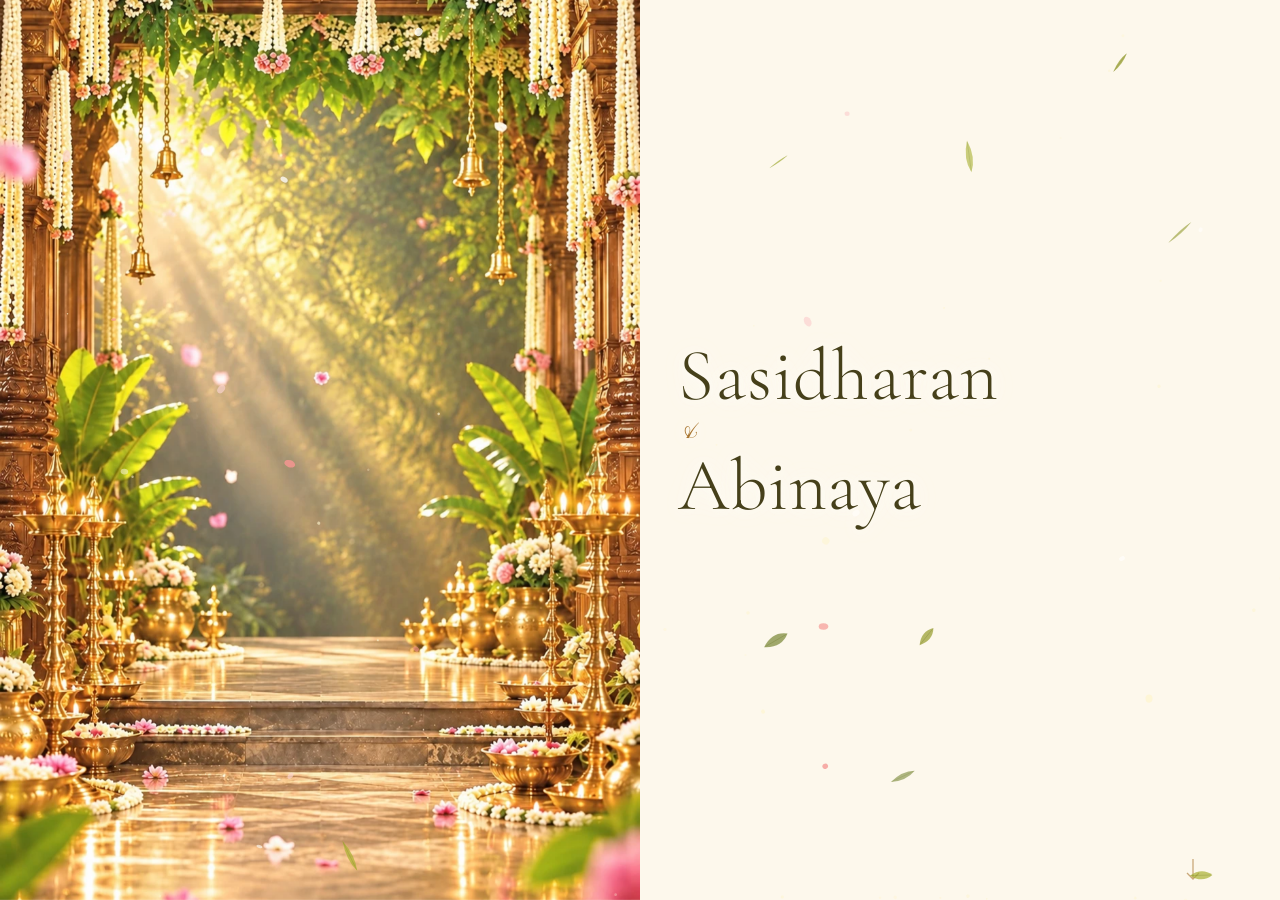
==== index.html @ 89f11aec "feat: rebuild in daylight — no story, no portraits, five pages The client's note: the match was made" ====
<!DOCTYPE html>
<html lang="en">
<head>
<meta charset="utf-8">
<meta name="viewport" content="width=device-width, initial-scale=1, viewport-fit=cover">
<meta name="theme-color" content="#FDF8EC">
<title>Sasidharan &amp; Abinaya — Engagement</title>
<meta name="description" content="The engagement of Dr. Sasidharan S and Dr. Abinaya M. Sunday, 15 November 2026, Amman Sakthi Mahal, Thiruvarur.">
<meta property="og:title" content="Dr. Sasidharan &amp; Dr. Abinaya — Engagement">
<meta property="og:description" content="Sunday, 15 November 2026 · Amman Sakthi Mahal, Thiruvarur.">
<meta property="og:image" content="assets/images/mandapam-open.webp">
<meta property="og:type" content="website">
<link rel="preconnect" href="https://fonts.googleapis.com">
<link rel="preconnect" href="https://fonts.gstatic.com" crossorigin>
<link rel="stylesheet" href="https://fonts.googleapis.com/css2?family=Cormorant+Garamond:ital,wght@0,300;0,400;0,500;1,300;1,400&family=Pinyon+Script&family=Jost:wght@200;300;400;500&family=Noto+Serif+Tamil:wght@400&display=swap">
<link rel="preload" as="image" href="assets/images/mandapam-open.webp" type="image/webp">
<style>
/* ═══════════════════════════════════════════════════════════════════════
   SASIDHARAN & ABINAYA — ENGAGEMENT

   Five pages, each a whole screen, snapping one at a time. Daylight, not
   lamplight: the mandapam opens the invitation and everything after it
   sits on warm paper. No story and no portraits — the match was made
   between two families, and the page says so by showing the room rather
   than the couple.
   ═══════════════════════════════════════════════════════════════════════ */
:root{
  color-scheme:light;

  /* ── MEASURED OFF THE MANDAPAM ───────────────────────────────────────
     Read out of the opening photograph, not chosen. A third of that frame
     is a single mid gold; what keeps it from going flat is the banana
     leaf at 13% and the blossom at under 3%. Those two are the colours to
     spend carefully. The paper is lifted above the picture's own lightest
     tone so the photograph always reads as the brightest thing on screen. */
  --paper:#FDF8EC;        /* the page itself, a shade above the image   */
  --paper-warm:#F7EEDC;   /* a second ground, for cards and bands       */
  --white:#FFFDF8;
  --cream:#FEF5D0;        /* the image's own highlight                  */
  --sand:#F9D597;         /* its light wash, 15% of the frame           */
  --gold:#D1A45C;         /* the dominant mid tone, a third of the frame*/
  --brass:#A8742E;
  --brass-deep:#8A5520;   /* lit brass out of the light — carries text  */
  --ink:#3A2A14;          /* body copy                                  */
  --ink-soft:#6A5230;
  --leaf:#8F9721;         /* banana leaf, 13%                           */
  --leaf-deep:#5E6616;
  --blossom:#F59591;      /* the pink in the garlands, under 3%         */
  --blossom-deep:#C2586A;

  /* Type that sits on the photograph rather than on paper. Olive-bronze
     picks up the gold and the leaf at once, which is what "matching the
     background" has to mean when the background is both. Measured against
     the darkest 5% of the band it covers, behind the veil: 7.0:1. */
  --on-art:#46401A;
  --on-art-soft:#443A13;

  --rule:rgba(168,116,46,.34);
  --rule-soft:rgba(168,116,46,.18);

  /* Cormorant at 300 is the whole identity — high contrast, wide
     apertures, and it keeps its elegance at display size. Pinyon is the
     calligraphic hand, used only for the word that joins their names. */
  --f-serif:'Cormorant Garamond',Georgia,'Times New Roman',serif;
  --f-script:'Pinyon Script','Cormorant Garamond',cursive;
  --f-ui:'Jost',-apple-system,'Segoe UI',Helvetica,sans-serif;
  --f-tamil:'Noto Serif Tamil','Nirmala UI',serif;

  --ease:cubic-bezier(.16,1,.3,1);
  --ease-io:cubic-bezier(.4,0,.2,1);

  --gut:max(24px,env(safe-area-inset-left,0px));
  --gut-r:max(24px,env(safe-area-inset-right,0px));
}

*,*::before,*::after{ box-sizing:border-box }
html{ -webkit-text-size-adjust:100%; height:100% }
body{
  margin:0; height:100%; overflow:hidden;
  background:var(--paper); color:var(--ink);
  font-family:var(--f-ui); font-weight:300; line-height:1.7;
  -webkit-font-smoothing:antialiased;
}
img{ display:block; max-width:100% }
button{ font:inherit; color:inherit; background:none; border:0; cursor:pointer }
a{ color:inherit; text-decoration:none }
:focus-visible{ outline:2px solid var(--brass); outline-offset:4px; border-radius:3px }

/* ═══ THE AIR ══════════════════════════════════════════════════════════
   Leaves, petals and a little pollen, drifting over everything. They are
   the first thing to move after the photograph settles. */
#air{
  position:fixed; inset:0; width:100%; height:100%;
  z-index:5; pointer-events:none;
  opacity:0; transition:opacity 2.4s var(--ease-io);
}
body.lively #air{ opacity:1 }

/* ═══ THE DECK ═════════════════════════════════════════════════════════
   The scroller is a box of its own rather than the window, so a snap
   point is always one whole screen and the drifting layer above stays
   put while the pages move under it. */
.deck{
  position:fixed; inset:0; z-index:2;
  overflow-y:auto; overflow-x:hidden;
  scroll-snap-type:y mandatory; scroll-behavior:smooth;
  -webkit-overflow-scrolling:touch; scrollbar-width:none;
}
.deck::-webkit-scrollbar{ width:0; height:0 }

.pg{
  position:relative; min-height:100svh;
  scroll-snap-align:start; scroll-snap-stop:always;
  display:flex; flex-direction:column; align-items:center; justify-content:center;
  padding-left:var(--gut); padding-right:var(--gut-r);
  padding-block:clamp(3rem,8vh,5rem);
  text-align:center; overflow:hidden;
  background:var(--paper);
}

/* every page after the first keeps the mandapam behind it, washed out
   almost to paper — enough to warm the page, never enough to read as a
   photograph competing with the words */
.wash{ position:absolute; inset:0; z-index:0; overflow:hidden; pointer-events:none }
.wash img{
  position:absolute; inset:-6%; width:112%; height:112%; object-fit:cover;
  opacity:.24; filter:blur(3px) saturate(.86); transform:translateZ(0);
}
.wash::after{
  content:""; position:absolute; inset:0;
  background:
    radial-gradient(78% 54% at 50% 46%, rgba(253,248,236,.46) 0%, rgba(253,248,236,.92) 76%),
    linear-gradient(180deg, var(--paper) 0%, rgba(253,248,236,.5) 22%, rgba(253,248,236,.5) 78%, var(--paper) 100%);
}
.wrap{ position:relative; z-index:2; width:100%; max-width:38rem; margin:0 auto }

/* ═══ PAGE ONE — THE MANDAPAM ══════════════════════════════════════════ */
/* The photograph is 941x1672, which is very nearly a phone, so on a
   portrait screen it simply covers. On a landscape one it cannot: filling
   the width would throw away three fifths of its height and take the arch
   and the lamps with it, so there the page splits and the picture stands
   in its own column. */
.pg--open{ padding:0; justify-content:flex-start }
.open-art{ position:absolute; inset:0; z-index:0; overflow:hidden; background:var(--paper-warm) }
/* The drift lives on a wrapper rather than on the plate itself, so the
   entry and the endless drift never fight over the same transform. */
.art-move{
  position:absolute; inset:0;
  animation:artEnter 3.8s var(--ease-io) .1s both,
            artDrift 38s ease-in-out 4s infinite alternate backwards;
}
.open-art img{
  position:absolute; inset:0; width:100%; height:100%;
  object-fit:cover; object-position:50% 42%;
  opacity:0; animation:fade 3.6s var(--ease-io) .2s forwards;
  transform:translateZ(0);
}
/* No second copy of the plate is laid over the first any more. Rotating a
   duplicate is the only way to move foliage inside a flat photograph, but
   wherever the duplicate's mask fades, two slightly offset copies of the
   same picture blend together — and a double image reads as blur. The
   plate stays single and sharp; the life comes from the leaves and petals
   drifting in FRONT of it, which cost the picture nothing. */

/* a veil of light behind the names, so dark type reads on a bright
   photograph without a dark bar being laid over it */
.open-veil{
  position:absolute; left:50%; top:0; translate:-50% 0; z-index:1;
  width:164%; height:80%; pointer-events:none;
  background:radial-gradient(54% 44% at 50% 44%, rgba(255,253,248,.70) 0%, rgba(255,253,248,.40) 46%, transparent 74%);
  opacity:0; animation:fade 2s var(--ease-io) 1.5s forwards;
}
/* and one slow pass of sunlight across the aisle, in the direction the
   rays already fall in the photograph */
.open-ray{
  position:absolute; inset:-20%; z-index:1; pointer-events:none;
  background:linear-gradient(104deg, transparent 34%, rgba(255,250,228,.46) 48%, rgba(255,255,255,.3) 54%, transparent 68%);
  opacity:0; will-change:transform,opacity;
  animation:rayPass 11s var(--ease-io) 2.6s infinite;
}

/* The arch frames a lit window between the garlands and the lamps, and
   it is the one part of the frame carrying nothing. The names go there. */
.open-words{
  position:relative; z-index:3; width:100%;
  padding:clamp(15vh,20vh,22vh) var(--gut-r) 0 var(--gut);
  /* a halo of the paper's own colour rather than a dark bar: dark type on
     a bright photograph needs light behind it, not shade */
  text-shadow:0 1px 10px rgba(255,253,248,.95), 0 0 26px rgba(255,253,248,.85);
}
.eyebrow{
  font-size:clamp(.54rem,2.8vw,.62rem); letter-spacing:.4em; text-transform:uppercase;
  color:var(--brass-deep); margin:0 0 1rem;
}
.open-words .eyebrow{ color:var(--on-art-soft) }
.open-words .tamil{ color:var(--leaf-deep) }
.open-words .names{ color:var(--on-art) }
.open-words .when{ color:var(--on-art-soft) }
.tamil{ font-family:var(--f-tamil); letter-spacing:normal; font-size:.92em; color:var(--leaf-deep) }
.names{
  font-family:var(--f-serif); font-weight:300;
  font-size:clamp(2.6rem,13.5vw,4.4rem); line-height:1.02; letter-spacing:.01em;
  color:var(--ink); margin:0;
}
.names i{
  display:block; font-family:var(--f-script); font-style:normal;
  font-size:.44em; letter-spacing:.02em; color:var(--brass);
  margin:.04em 0; line-height:1;
}
.occ{
  font-family:var(--f-serif); font-style:italic; font-weight:300;
  font-size:clamp(1rem,4.6vw,1.25rem); color:var(--brass-deep); margin:.55rem 0 0;
}
.when{
  font-size:clamp(.58rem,2.9vw,.66rem); letter-spacing:.3em; text-transform:uppercase;
  color:var(--ink-soft); margin:.75rem 0 0;
}

/* ═══ TYPE ═════════════════════════════════════════════════════════════ */
.pg h2{
  font-family:var(--f-serif); font-weight:300;
  font-size:clamp(2rem,8.6vw,3rem); line-height:1.12; letter-spacing:.01em;
  color:var(--ink); margin:.5rem 0 0; text-wrap:balance;
}
.pg h2 em{ font-style:italic; color:var(--brass-deep) }
.copy{ color:var(--ink-soft); font-size:clamp(.94rem,3.8vw,1.04rem); max-width:34ch; margin:1.1rem auto 0 }

/* ── the rings ───────────────────────────────────────────────────────
   The engagement itself, drawn rather than photographed: two bands that
   draw themselves on, a stone that lifts into place above them, and four
   sparks that come and go on their own clocks so the set never pulses in
   time with itself. */
.rings{
  display:block; width:clamp(156px,48vw,248px); height:auto;
  margin:0 auto clamp(.7rem,2.8vh,1.4rem); overflow:visible;
}
.rings .band{ fill:none; stroke:url(#ringGold); stroke-width:2.6; stroke-linecap:round;
              stroke-dasharray:250; stroke-dashoffset:250 }
.on-view .rings .band{ animation:ringDraw 1.9s var(--ease-io) forwards }
.on-view .rings .band--b{ animation-delay:.3s }
.rings .gem{ opacity:0; transform-origin:50% 50% }
.on-view .rings .gem{ animation:gemLift 1s var(--ease) 1.5s forwards }
.rings .spark{ opacity:0; transform-box:fill-box; transform-origin:50% 50% }
.on-view .rings .spark{ animation:twinkle 3.4s var(--ease-io) infinite }
.on-view .rings .spark:nth-of-type(2){ animation-delay:1.1s; animation-duration:4.1s }
.on-view .rings .spark:nth-of-type(3){ animation-delay:2.2s; animation-duration:3.8s }
.on-view .rings .spark:nth-of-type(4){ animation-delay:.6s;  animation-duration:4.6s }
/* a smaller pair signs off the last page */
.rings--sm{ width:clamp(100px,28vw,140px); margin-bottom:.3rem }

/* a drawn rule with a lamp flame at its centre */
.orn{ display:block; width:clamp(132px,40vw,210px); height:22px; margin:1.2rem auto; overflow:visible }
.orn line,.orn path{ fill:none; stroke:var(--brass); stroke-width:1; stroke-dasharray:320; stroke-dashoffset:320 }
.orn .lit{ stroke:var(--gold); stroke-width:1.2 }
.on-view .orn line,.on-view .orn path{ animation:draw 1.7s var(--ease-io) .25s forwards }

/* ── words arrive one at a time ──────────────────────────────────────── */
/* A CSS animation rather than a scrubbed value, so a word always finishes
   where it belongs and nothing can be left half-revealed. */
.w{ display:inline-block; white-space:pre-wrap; opacity:0 }
.on-view .w,
body.named .open-words .w{
  animation:wordIn 1s var(--ease) both;
  animation-delay:calc(var(--d,0ms) + var(--wi,0) * 58ms);
}
[rv]{ opacity:0; transform:translateY(24px); transition:opacity 1s var(--ease), transform 1s var(--ease) }
[rv="l"]{ transform:translateX(-28px) }
[rv="r"]{ transform:translateX(28px) }
.on-view [rv]{ opacity:1; transform:none; transition-delay:calc(var(--i,0) * 110ms) }
/* the opening page is not scrolled into view, it is simply there */
.pg--open [rv]{ opacity:0; transform:translateY(20px) }
body.named .pg--open [rv]{ opacity:1; transform:none }

/* ═══ FAMILIES ═════════════════════════════════════════════════════════ */
.fam{ display:grid; gap:clamp(.9rem,3.4vw,1.4rem); margin-top:1.7rem }
@media (min-width:620px){ .fam{ grid-template-columns:1fr 1fr } }
.fam div{
  border:1px solid var(--rule);
  background:linear-gradient(180deg,var(--white),var(--paper-warm));
  box-shadow:0 14px 34px -24px rgba(90,60,20,.5);
  padding:clamp(1.2rem,4.6vw,1.8rem) 1rem;
}
.fam h3{ font-family:var(--f-serif); font-weight:400; font-size:1.34rem; color:var(--brass-deep); margin:0 }
.fam .rel{ font-size:.5rem; letter-spacing:.3em; text-transform:uppercase; color:var(--leaf-deep); margin:.45rem 0 .95rem }
.fam p{ font-family:var(--f-serif); font-size:clamp(1.04rem,4.2vw,1.2rem); color:var(--ink); margin:0; line-height:1.55 }
.fam .amp{ font-family:var(--f-script); color:var(--brass); font-size:1.15em; margin:.1rem 0 }

/* ═══ THE CEREMONY ═════════════════════════════════════════════════════ */
.card{
  border:1px solid var(--rule);
  background:linear-gradient(180deg,var(--white),var(--paper-warm));
  box-shadow:0 18px 44px -28px rgba(90,60,20,.55);
  padding:clamp(1.4rem,5.4vw,2.2rem) clamp(1rem,5vw,2rem);
  margin-top:1.5rem;
}
.card .vn{ font-family:var(--f-serif); font-weight:400; font-size:clamp(1.55rem,7vw,2.05rem); color:var(--brass-deep); margin:0 }
.card .big{ font-family:var(--f-serif); font-size:clamp(1.22rem,5.4vw,1.58rem); color:var(--ink); margin:.85rem 0 0 }
.card .mid{ font-size:clamp(.72rem,3.2vw,.82rem); letter-spacing:.26em; text-transform:uppercase; color:var(--leaf-deep); margin:.5rem 0 0 }
.card .addr{ font-family:var(--f-serif); font-size:clamp(1rem,4.1vw,1.14rem); color:var(--ink-soft); line-height:1.6; margin:1rem 0 0 }

.cd{
  display:grid; grid-template-columns:repeat(4,1fr); gap:1px;
  background:var(--rule); border:1px solid var(--rule);
  margin:1.4rem auto 0; max-width:30rem;
}
.cd div{ background:var(--white); padding:.85rem .2rem }
.cd b{
  display:block; font-family:var(--f-serif); font-weight:400;
  font-size:clamp(1.55rem,7vw,2.2rem); line-height:1; color:var(--brass-deep);
  font-variant-numeric:tabular-nums;
}
.cd span{ display:block; font-size:.44rem; letter-spacing:.24em; text-transform:uppercase; color:var(--ink-soft); margin-top:.42rem }

.acts{ display:flex; flex-wrap:wrap; gap:.7rem; justify-content:center; margin-top:1.5rem }
.act{
  display:inline-flex; align-items:center; gap:.5rem;
  padding:.85rem 1.5rem; border:1px solid var(--rule); border-radius:999px;
  font-size:.58rem; letter-spacing:.22em; text-transform:uppercase; color:var(--brass-deep);
  background:var(--white);
  transition:background .4s,border-color .4s,color .4s,transform .4s var(--ease);
}
.act:hover{ background:var(--sand); border-color:var(--brass); transform:translateY(-2px) }
.act--p{ background:var(--sand); border-color:var(--brass) }
.act svg{ width:13px; height:13px; fill:none; stroke:currentColor; stroke-width:1.6; flex:none }

/* ═══ CLOSING ══════════════════════════════════════════════════════════ */
.sign{ font-family:var(--f-serif); font-style:italic; font-size:clamp(1.06rem,4.5vw,1.3rem); color:var(--brass-deep); margin:1.4rem auto 0; max-width:30ch }
.endnames{ font-family:var(--f-serif); font-weight:300; font-size:clamp(2rem,9vw,3rem); color:var(--ink); margin:.6rem 0 0; line-height:1.1 }
.endnames i{ display:block; font-family:var(--f-script); font-style:normal; font-size:.54em; color:var(--brass); margin:.04em 0; line-height:1.1 }
.hash{
  display:inline-block; margin-top:1.3rem; padding:.62rem 1.5rem;
  border:1px solid var(--rule); border-radius:999px; background:var(--white);
  font-size:.6rem; letter-spacing:.26em; text-transform:uppercase; color:var(--brass-deep);
}
.foot{ margin-top:2rem; font-size:.5rem; letter-spacing:.3em; text-transform:uppercase; color:var(--ink-soft) }

/* ═══ CHROME ═══════════════════════════════════════════════════════════ */
.cue{
  position:absolute; left:50%; translate:-50% 0; z-index:4;
  bottom:calc(16px + env(safe-area-inset-bottom,0px));
  width:20px; height:28px; opacity:0; transition:opacity 1.2s var(--ease) .6s;
}
.on-view .cue, body.named .pg--open .cue{ opacity:.6 }
.cue svg{ width:100%; height:100%; fill:none; stroke:var(--brass); stroke-width:1.3; animation:nudge 2.6s var(--ease-io) infinite }

.sound{
  position:fixed; z-index:9;
  right:max(16px,env(safe-area-inset-right,0px));
  bottom:calc(16px + env(safe-area-inset-bottom,0px));
  width:42px; height:42px; display:grid; place-items:center;
  border:1px solid var(--rule); border-radius:50%;
  background:rgba(255,253,248,.84); backdrop-filter:blur(8px);
  color:var(--brass-deep);
  opacity:0; transition:opacity 1s var(--ease) 1.8s, border-color .3s, color .3s;
}
body.named .sound{ opacity:1 }
.sound:hover{ border-color:var(--brass); color:var(--ink) }
.sound svg{ width:16px; height:16px; fill:none; stroke:currentColor; stroke-width:1.5 }

/* ═══ KEYFRAMES ════════════════════════════════════════════════════════ */
@keyframes artEnter{
  from{ transform:scale(1.035) translateZ(0) }
  to  { transform:scale(1) translateZ(0) }
}
@keyframes artDrift{
  from{ transform:scale(1) translate3d(0,0,0) }
  to  { transform:scale(1.03) translate3d(0,-.7%,0) }
}
/* the stone the whole day turns on */
@keyframes ringDraw{ to{ stroke-dashoffset:0 } }
@keyframes gemLift{ from{ opacity:0; transform:translateY(8px) scale(.8) } to{ opacity:1; transform:none } }
@keyframes twinkle{
  0%,100%{ opacity:0; transform:scale(.4) rotate(0deg) }
  40%    { opacity:.95; transform:scale(1) rotate(22deg) }
  70%    { opacity:.25; transform:scale(.7) rotate(40deg) }
}
@keyframes rayPass{
  0%   { opacity:0; transform:translate3d(-26%,0,0) }
  18%  { opacity:.5 }
  52%  { opacity:.34 }
  82%  { opacity:0; transform:translate3d(26%,0,0) }
  100% { opacity:0; transform:translate3d(26%,0,0) }
}
@keyframes wordIn{
  from{ opacity:0; transform:translate3d(0,.5em,0) scale(.98); filter:blur(4px) }
  to  { opacity:1; transform:none; filter:blur(0) }
}
@keyframes draw{ to{ stroke-dashoffset:0 } }
@keyframes fade{ from{ opacity:0 } to{ opacity:1 } }
@keyframes nudge{ 0%,100%{ transform:translateY(0) } 50%{ transform:translateY(5px) } }

/* ═══ WIDE ═════════════════════════════════════════════════════════════
   A landscape screen cannot hold a tall photograph and a page of type in
   the same column, so the opening splits: the mandapam keeps its own half
   at full height, and the names take the paper beside it. */
@media (min-width:820px) and (min-aspect-ratio:1/1){
  .pg--open{ display:grid; grid-template-columns:1fr 1fr; align-items:stretch; padding:0 }
  .open-art{ position:relative; inset:auto; grid-column:1; height:100svh }
  .open-art img{ object-position:50% 46% }
  .open-art::after{
    background:linear-gradient(90deg, rgba(253,248,236,0) 62%, rgba(253,248,236,.9) 94%, var(--paper) 100%);
  }
  .open-veil{ display:none }
  .open-words{
    grid-column:2; align-self:center; text-align:left;
    padding:0 clamp(2.5rem,6vw,5rem) 0 clamp(1.5rem,3vw,3rem);
  }
  .names{ font-size:clamp(3rem,6vw,4.6rem) }
  .names i{ margin-left:-.02em }
  .cue{ left:auto; right:clamp(2.5rem,6vw,5rem); translate:none }
}

/* ═══ REDUCED MOTION ═══════════════════════════════════════════════════ */
@media (prefers-reduced-motion:reduce){
  .art-move{ animation:none !important }
  .open-art img{ animation:none !important; opacity:1; transform:none }
  .rings .band{ stroke-dashoffset:0 } .rings .gem{ opacity:1 } .rings .spark{ opacity:.8 }
  .on-view .rings .band,.on-view .rings .gem,.on-view .rings .spark{ animation:none !important }
  .open-veil{ animation:none !important; opacity:1 }
  .open-ray{ display:none }
  #air{ display:none }
  .w{ opacity:1 !important }
  .on-view .w, body.named .open-words .w{ animation:none !important }
  [rv],.pg--open [rv]{ opacity:1 !important; transform:none !important; transition:none }
  .orn line,.orn path{ stroke-dashoffset:0 }
  .cue svg{ animation:none }
  .deck{ scroll-behavior:auto }
  *{ animation-duration:.001s !important; animation-iteration-count:1 !important }
}
</style>
</head>
<body>

<canvas id="air" aria-hidden="true"></canvas>

<main class="deck" id="deck">

  <!-- ═══ ONE · THE MANDAPAM ════════════════════════════════════════════ -->
  <section class="pg pg--open" data-view>
    <div class="open-art">
      <div class="art-move">
        <img src="assets/images/mandapam-open.webp"
             alt="The engagement mandapam at Amman Sakthi Mahal — a carved arch hung with jasmine garlands and brass bells, banana leaves and lit lamps either side of the aisle"
             fetchpriority="high">
      </div>
    </div>
    <div class="open-veil" aria-hidden="true"></div>
    <div class="open-ray" aria-hidden="true"></div>

    <div class="open-words">
      <p class="eyebrow" rv style="--i:0">Nitchayathartham &middot; <span class="tamil">நிச்சயதார்த்தம்</span></p>
      <h1 class="names">
        <span data-split data-delay="300">Sasidharan</span>
        <i>&amp;</i>
        <span data-split data-delay="760">Abinaya</span>
      </h1>
      <p class="occ" rv style="--i:10">are getting engaged</p>
      <p class="when" rv style="--i:12">Sunday &middot; 15 November 2026</p>
    </div>

    <div class="cue" aria-hidden="true"><svg viewBox="0 0 20 28"><path d="M10 3v20M4 17l6 6 6-6"/></svg></div>
  </section>

  <!-- ═══ TWO · THE FAMILIES ════════════════════════════════════════════ -->
  <section class="pg" data-view>
    <div class="wash" aria-hidden="true"><img src="assets/images/mandapam-open.webp" alt="" loading="lazy"></div>
    <div class="wrap">
      <p class="eyebrow" rv style="--i:0">With great joy</p>
      <h2 data-split data-delay="240">Our two <em>families</em></h2>
      <svg class="orn" viewBox="0 0 210 22" aria-hidden="true">
        <line x1="0" y1="11" x2="78" y2="11"/><line x1="132" y1="11" x2="210" y2="11"/>
        <path class="lit" d="M105,2 C112,7 112,15 105,20 C98,15 98,7 105,2 Z"/>
        <path class="lit" d="M88,11 C94,7 99,9 105,11 C99,13 94,15 88,11 Z"/>
        <path class="lit" d="M122,11 C116,7 111,9 105,11 C111,13 116,15 122,11 Z"/>
      </svg>
      <p class="copy" rv style="--i:2">With the blessings of our elders, we invite you to share in a day our families have waited for.</p>
      <div class="fam">
        <div rv="l" style="--i:3">
          <h3>Dr. Sasidharan S</h3>
          <p class="rel">Son of</p>
          <p>Shri D. Sakthikumar</p><p class="amp">&amp;</p><p>Smt. S. Parimala</p>
        </div>
        <div rv="r" style="--i:4">
          <h3>Dr. Abinaya M</h3>
          <p class="rel">Daughter of</p>
          <p>Shri K. N. Murugesan</p><p class="amp">&amp;</p><p>Smt. M. Anitha Devi</p>
        </div>
      </div>
    </div>
    <div class="cue" aria-hidden="true"><svg viewBox="0 0 20 28"><path d="M10 3v20M4 17l6 6 6-6"/></svg></div>
  </section>

  <!-- ═══ THREE · THE CEREMONY ══════════════════════════════════════════ -->
  <section class="pg" data-view>
    <div class="wash" aria-hidden="true"><img src="assets/images/mandapam-open.webp" alt="" loading="lazy"></div>
    <div class="wrap">
      <p class="eyebrow" rv style="--i:0">Nitchayathartham &middot; <span class="tamil">நிச்சயதார்த்தம்</span></p>
      <h2 data-split data-delay="240">The <em>engagement</em> ceremony</h2>
      <svg class="orn" viewBox="0 0 210 22" aria-hidden="true">
        <line x1="0" y1="11" x2="78" y2="11"/><line x1="132" y1="11" x2="210" y2="11"/>
        <path class="lit" d="M105,2 C112,7 112,15 105,20 C98,15 98,7 105,2 Z"/>
        <path class="lit" d="M88,11 C94,7 99,9 105,11 C99,13 94,15 88,11 Z"/>
        <path class="lit" d="M122,11 C116,7 111,9 105,11 C111,13 116,15 122,11 Z"/>
      </svg>
      <div class="card" rv style="--i:2">
        <p class="vn">Amman Sakthi Mahal</p>
        <p class="big">Sunday, 15 November 2026</p>
        <p class="mid">6:00 PM &ndash; 7:30 PM</p>
        <p class="addr">
          No. 61c, Thiyagaraja Agraharam,<br>
          Suntharvilagam Main Road,<br>
          Thiruvarur &ndash; 610001
        </p>
      </div>
      <div class="cd" rv style="--i:3" role="timer">
        <div><b id="d">—</b><span>Days</span></div>
        <div><b id="h">—</b><span>Hours</span></div>
        <div><b id="m">—</b><span>Minutes</span></div>
        <div><b id="s">—</b><span>Seconds</span></div>
      </div>
      <div class="acts" rv style="--i:4">
        <a class="act act--p" href="https://maps.app.goo.gl/AVTojszWfjC1NAFr6" target="_blank" rel="noopener">
          <svg viewBox="0 0 24 24" aria-hidden="true"><path d="M12 21s7-5.6 7-11a7 7 0 1 0-14 0c0 5.4 7 11 7 11Z"/><circle cx="12" cy="10" r="2.6"/></svg>
          Open in Maps
        </a>
      </div>
    </div>
    <div class="cue" aria-hidden="true"><svg viewBox="0 0 20 28"><path d="M10 3v20M4 17l6 6 6-6"/></svg></div>
  </section>

  <!-- ═══ FOUR · THE BLESSING ═══════════════════════════════════════════ -->
  <section class="pg" data-view>
    <div class="wash" aria-hidden="true"><img src="assets/images/mandapam-open.webp" alt="" loading="lazy"></div>
    <div class="wrap">
      <svg class="rings" viewBox="0 0 230 128" role="img" aria-label="Two engagement rings">
        <defs>
          <linearGradient id="ringGold" x1="0" y1="0" x2="1" y2="1">
            <stop offset="0" stop-color="#F9D597"/>
            <stop offset=".46" stop-color="#D1A45C"/>
            <stop offset="1" stop-color="#A8742E"/>
          </linearGradient>
        </defs>
        <circle class="band band--a" cx="92"  cy="80" r="39"/>
        <circle class="band band--b" cx="140" cy="80" r="39"/>
        <g class="gem">
          <path d="M92,24 L103,36 L92,56 L81,36 Z" fill="url(#ringGold)"/>
          <path d="M81,36 L103,36" stroke="#FFFDF8" stroke-width="1" opacity=".75"/>
          <path d="M92,24 L87,36 L92,56 L97,36 Z" fill="#FFFDF8" opacity=".32"/>
        </g>
        <path class="spark" d="M40,30 L43,40 L53,43 L43,46 L40,56 L37,46 L27,43 L37,40 Z" fill="#F9D597"/>
        <path class="spark" d="M196,46 L198,53 L205,55 L198,57 L196,64 L194,57 L187,55 L194,53 Z" fill="#FEF5D0"/>
        <path class="spark" d="M166,18 L168,24 L174,26 L168,28 L166,34 L164,28 L158,26 L164,24 Z" fill="#F59591"/>
        <path class="spark" d="M58,100 L60,106 L66,108 L60,110 L58,116 L56,110 L50,108 L56,106 Z" fill="#D1A45C"/>
      </svg>
      <p class="eyebrow" rv style="--i:0">Your blessings</p>
      <h2 data-split data-delay="240">Come, and <em>bless them</em></h2>
      <svg class="orn" viewBox="0 0 210 22" aria-hidden="true">
        <line x1="0" y1="11" x2="78" y2="11"/><line x1="132" y1="11" x2="210" y2="11"/>
        <path class="lit" d="M105,2 C112,7 112,15 105,20 C98,15 98,7 105,2 Z"/>
        <path class="lit" d="M88,11 C94,7 99,9 105,11 C99,13 94,15 88,11 Z"/>
        <path class="lit" d="M122,11 C116,7 111,9 105,11 C111,13 116,15 122,11 Z"/>
      </svg>
      <p class="copy" rv style="--i:2">Your gracious presence and heartfelt blessings are the only gifts we ask for. There is no list at the door.</p>
    </div>
    <div class="cue" aria-hidden="true"><svg viewBox="0 0 20 28"><path d="M10 3v20M4 17l6 6 6-6"/></svg></div>
  </section>

  <!-- ═══ FIVE · THE CLOSE ══════════════════════════════════════════════ -->
  <section class="pg" data-view>
    <div class="wash" aria-hidden="true"><img src="assets/images/mandapam-open.webp" alt="" loading="lazy"></div>
    <div class="wrap">
      <p class="eyebrow" rv style="--i:0">With your blessings, a new chapter begins</p>
      <h2 class="endnames">
        <span data-split data-delay="300">Sasi</span>
        <i>&amp;</i>
        <span data-split data-delay="620">Abi</span>
      </h2>
      <svg class="rings rings--sm" viewBox="0 0 230 128" role="img" aria-label="Two engagement rings">
        <defs>
          <linearGradient id="ringGold2" x1="0" y1="0" x2="1" y2="1">
            <stop offset="0" stop-color="#F9D597"/>
            <stop offset=".46" stop-color="#D1A45C"/>
            <stop offset="1" stop-color="#A8742E"/>
          </linearGradient>
        </defs>
        <circle class="band band--a" cx="92"  cy="80" r="39"/>
        <circle class="band band--b" cx="140" cy="80" r="39"/>
        <g class="gem">
          <path d="M92,24 L103,36 L92,56 L81,36 Z" fill="url(#ringGold2)"/>
          <path d="M81,36 L103,36" stroke="#FFFDF8" stroke-width="1" opacity=".75"/>
          <path d="M92,24 L87,36 L92,56 L97,36 Z" fill="#FFFDF8" opacity=".32"/>
        </g>
        <path class="spark" d="M40,30 L43,40 L53,43 L43,46 L40,56 L37,46 L27,43 L37,40 Z" fill="#F9D597"/>
        <path class="spark" d="M196,46 L198,53 L205,55 L198,57 L196,64 L194,57 L187,55 L194,53 Z" fill="#FEF5D0"/>
        <path class="spark" d="M166,18 L168,24 L174,26 L168,28 L166,34 L164,28 L158,26 L164,24 Z" fill="#F59591"/>
        <path class="spark" d="M58,100 L60,106 L66,108 L60,110 L58,116 L56,110 L50,108 L56,106 Z" fill="#D1A45C"/>
      </svg>
      <p class="sign" rv style="--i:2">Two families, one happy beginning.</p>
      <div rv style="--i:3"><span class="hash">#SasiWedsAbi</span></div>
      <p class="foot" rv style="--i:4">15 &middot; 11 &middot; 2026 &nbsp;·&nbsp; Thiruvarur</p>
    </div>
  </section>
</main>

<button class="sound" id="sound" type="button" aria-label="Play music" aria-pressed="false">
  <svg viewBox="0 0 24 24" aria-hidden="true">
    <path d="M11 5 6 9H3v6h3l5 4V5Z"/>
    <path id="wv" d="M15.5 8.5a5 5 0 0 1 0 7"/>
    <path id="sl" d="M19 9l-4 6" style="display:none"/>
  </svg>
</button>

<!-- ─────────────────────────────────────────────────────────────────────
     MUSIC — drop your file at assets/audio/ and name it below.
     Anything the browser plays works: .mp3, .m4a, .ogg. It never
     autoplays; it waits for the first tap.
     ───────────────────────────────────────────────────────────────────── -->
<audio id="au" loop preload="none" src="assets/audio/traditional-nadaswaram.mp3"></audio>

<script>
(function(){
  "use strict";

  var EV = { iso:"2026-11-15T18:00:00+05:30" };

  var $ = function(i){ return document.getElementById(i); };
  var reduce = matchMedia("(prefers-reduced-motion: reduce)").matches;
  if ("scrollRestoration" in history) history.scrollRestoration = "manual";

  /* ═══ WORDS ═══════════════════════════════════════════════════════════
     Every [data-split] has its text broken into words, each its own
     inline-block carrying an index. Markup inside is kept, so an <em>
     holds its colour and its words simply join the same count. */
  function splitInto(node, ctr){
    Array.prototype.slice.call(node.childNodes).forEach(function(n){
      if (n.nodeType === 3){
        var parts = n.textContent.split(/(\s+)/), frag = document.createDocumentFragment();
        parts.forEach(function(p){
          if (!p) return;
          if (/^\s+$/.test(p)){ frag.appendChild(document.createTextNode(" ")); return; }
          var sp = document.createElement("span");
          sp.className = "w";
          sp.style.setProperty("--wi", ctr.i++);
          sp.textContent = p;
          frag.appendChild(sp);
        });
        node.replaceChild(frag, n);
      } else if (n.nodeType === 1){
        splitInto(n, ctr);
      }
    });
  }
  Array.prototype.forEach.call(document.querySelectorAll("[data-split]"), function(el){
    el.style.setProperty("--d", (el.getAttribute("data-delay") || 0) + "ms");
    splitInto(el, { i:0 });
  });

  /* ═══ THE OPENING ═════════════════════════════════════════════════════
     The order the client asked for: the photograph settles first, then
     the air comes alive, and only then the names. Each step waits for the
     one before it rather than all starting at once. */
  var ART_IN = reduce ? 0 : 1500;   // the plate has arrived
  var AIR_IN = reduce ? 0 :  700;   // leaves and petals lift

  function after(ms){ return new Promise(function(r){ setTimeout(r, ms); }); }

  setTimeout(function(){ document.body.classList.add("lively"); }, ART_IN);

  /* The names wait for the fonts as well as for their cue. Cormorant at
     display size has very different metrics from the Georgia standing in
     for it, so a swap landing mid-animation reads as the whole line
     jumping. Capped, so a font that never arrives cannot hold them back. */
  var fonts = (document.fonts && document.fonts.ready) || Promise.resolve();
  Promise.race([
    Promise.all([ fonts.catch(function(){}), after(ART_IN + AIR_IN) ]),
    after(ART_IN + AIR_IN + 2200)
  ]).then(function(){ document.body.classList.add("named"); });

  /* ═══ THE PAGES ═══════════════════════════════════════════════════════
     The deck scrolls inside its own box, so the observer watches that box
     and not the window. A page is marked once it is mostly on screen,
     which with mandatory snapping is the moment it lands. */
  var deck = $("deck");
  var views = document.querySelectorAll("[data-view]");
  if ("IntersectionObserver" in window && !reduce){
    var io = new IntersectionObserver(function(es){
      es.forEach(function(e){ if (e.isIntersecting) e.target.classList.add("on-view"); });
    }, { root:deck, threshold:0.42 });
    Array.prototype.forEach.call(views, function(v){ io.observe(v); });
  } else {
    Array.prototype.forEach.call(views, function(v){ v.classList.add("on-view"); });
  }

  /* A hard flick can cross a page faster than the observer reports it, and
     a page that never got marked would sit there blank. This sweeps up
     anything whose middle is on screen once the scrolling stops. */
  var sweepT;
  deck.addEventListener("scroll", function(){
    clearTimeout(sweepT);
    sweepT = setTimeout(function(){
      var h = deck.clientHeight;
      Array.prototype.forEach.call(views, function(v){
        var r = v.getBoundingClientRect(), mid = r.top + r.height / 2;
        if (mid > -h * 0.2 && mid < h * 1.2) v.classList.add("on-view");
      });
    }, 180);
  }, { passive:true });

  /* ═══ MUSIC — never autoplays ═════════════════════════════════════════
     Browsers refuse sound until the page has been touched, so the first
     tap or scroll is what offers it; after that the button owns it. */
  var au = $("au"), on = false, asked = false;
  function paint(){
    $("wv").style.display = on ? "" : "none";
    $("sl").style.display = on ? "none" : "";
    var b = $("sound");
    b.setAttribute("aria-pressed", on ? "true" : "false");
    b.setAttribute("aria-label", on ? "Mute music" : "Play music");
  }
  function play(){
    au.volume = 0.38;
    var p = au.play();
    if (p && p.then) p.then(function(){ on = true; paint(); }, function(){ on = false; paint(); });
  }
  function firstTouch(){
    if (asked) return;
    asked = true;
    play();
  }
  ["pointerdown","keydown"].forEach(function(ev){
    document.addEventListener(ev, firstTouch, { once:true, passive:true });
  });
  deck.addEventListener("scroll", firstTouch, { once:true, passive:true });
  $("sound").addEventListener("click", function(e){
    e.stopPropagation();
    asked = true;
    if (on){ au.pause(); on = false; paint(); } else play();
  });
  paint();

  /* ═══ COUNTDOWN ═══════════════════════════════════════════════════════ */
  var target = new Date(EV.iso).getTime();
  var D = $("d"), H = $("h"), M = $("m"), S = $("s");
  function p2(n){ return n < 10 ? "0" + n : "" + n; }
  (function run(){
    var left = target - Date.now();
    if (left <= 0){ D.textContent = H.textContent = M.textContent = S.textContent = "00"; return; }
    var s = Math.floor(left / 1000);
    D.textContent = Math.floor(s / 86400);
    H.textContent = p2(Math.floor(s / 3600) % 24);
    M.textContent = p2(Math.floor(s / 60) % 60);
    S.textContent = p2(s % 60);
    setTimeout(run, 1000);
  })();

  /* ═══ THE AIR ═════════════════════════════════════════════════════════
     Banana leaves turning as they fall, jasmine and blossom petals, and a
     little pollen catching the light. Three shapes rather than one, at
     three speeds, because a single repeated sprite reads as a screensaver.
     Colours are the leaf and the blossom measured out of the photograph. */
  var cv = $("air"), ctx = cv.getContext("2d");
  var W = 0, H2 = 0, bits = [], awake = true;

  function size(){
    var dpr = Math.min(window.devicePixelRatio || 1, 2);
    W = cv.clientWidth; H2 = cv.clientHeight;
    cv.width = Math.round(W * dpr); cv.height = Math.round(H2 * dpr);
    ctx.setTransform(dpr,0,0,dpr,0,0);
  }
  function r(a,b){ return a + Math.random() * (b - a); }

  var LEAF = ["#8F9721","#A7B02F","#7C8A3A"];
  var PETAL = ["#F59591","#FBD3D0","#FFFDF8","#FEF5D0"];

  function bit(kind, top){
    var o = {
      k:kind,
      x:r(-.05,1.05)*W,
      y: top ? r(-.3,-.02)*H2 : r(-.25,1)*H2,
      ph:r(0,6.2832), ro:r(0,6.2832)
    };
    if (kind === 0){            // a leaf: big, slow, turning end over end
      o.s = r(9,17); o.vy = r(14,26); o.sw = r(16,34);
      o.sp = r(-1.1,1.1); o.a = r(.5,.8);
      o.c = LEAF[(Math.random()*LEAF.length)|0];
    } else if (kind === 1){     // a petal: small, quicker, fluttering
      o.s = r(3,6.5); o.vy = r(20,38); o.sw = r(20,44);
      o.sp = r(-1.8,1.8); o.a = r(.55,.9);
      o.c = PETAL[(Math.random()*PETAL.length)|0];
    } else {                    // pollen: a speck of light, drifting up
      o.s = r(.7,1.8); o.vy = r(-9,-3); o.sw = r(5,13);
      o.sp = 0; o.a = r(.3,.7); o.c = "#FEF5D0";
    }
    return o;
  }
  function seed(){
    size();
    var area = (W * H2) / 1000;
    var nL = Math.max(5,  Math.min(14, Math.round(area / 34)));
    var nP = Math.max(12, Math.min(34, Math.round(area / 13)));
    var nD = Math.max(14, Math.min(44, Math.round(area / 9)));
    bits = [];
    var i;
    for (i=0;i<nL;i++) bits.push(bit(0,false));
    for (i=0;i<nP;i++) bits.push(bit(1,false));
    for (i=0;i<nD;i++) bits.push(bit(2,false));
  }

  function leafPath(s){
    ctx.beginPath();
    ctx.moveTo(0,-s);
    ctx.quadraticCurveTo( s*.72, -s*.1,  0, s);
    ctx.quadraticCurveTo(-s*.72, -s*.1,  0,-s);
    ctx.closePath();
  }

  var last = 0;
  function loop(now){
    requestAnimationFrame(loop);
    if (!awake){ last = now; return; }
    var dt = Math.min((now - last)/1000, .05); last = now;
    ctx.clearRect(0,0,W,H2);

    for (var i=0;i<bits.length;i++){
      var o = bits[i];
      o.y  += o.vy * dt;
      o.ph += dt * (o.k === 2 ? .5 : .9);
      o.ro += o.sp * dt;
      o.x  += Math.sin(o.ph) * o.sw * dt;

      if (o.k === 2){
        if (o.y < -8){ bits[i] = bit(2,false); bits[i].y = H2 + 6; continue; }
      } else if (o.y - o.s > H2){
        bits[i] = bit(o.k, true); continue;
      }

      ctx.globalAlpha = o.a;
      ctx.fillStyle = o.c;
      ctx.save();
      ctx.translate(o.x, o.y);
      ctx.rotate(o.ro);
      if (o.k === 0){
        // the turn is faked by squashing across the stem, so a leaf reads
        // as a thin sheet rather than a rotating blob
        ctx.scale(Math.max(.18, Math.abs(Math.cos(o.ph * .7))), 1);
        leafPath(o.s);
        ctx.fill();
        ctx.globalAlpha = o.a * .5;
        ctx.strokeStyle = "#5E6616"; ctx.lineWidth = .6;
        ctx.beginPath(); ctx.moveTo(0,-o.s*.9); ctx.lineTo(0,o.s*.9); ctx.stroke();
      } else if (o.k === 1){
        ctx.scale(Math.max(.3, Math.abs(Math.cos(o.ph * .6))), 1);
        ctx.beginPath(); ctx.ellipse(0,0,o.s,o.s*.62,0,0,6.2832); ctx.fill();
      } else {
        ctx.beginPath(); ctx.arc(0,0,o.s,0,6.2832); ctx.fill();
      }
      ctx.restore();
    }
    ctx.globalAlpha = 1;
  }

  var rt;
  window.addEventListener("resize", function(){ clearTimeout(rt); rt = setTimeout(seed, 160); }, { passive:true });
  document.addEventListener("visibilitychange", function(){ awake = !document.hidden; });

  if (!reduce){
    seed();
    requestAnimationFrame(function(t){ last = t; loop(t); });
  }
})();
</script>

</body>
</html>
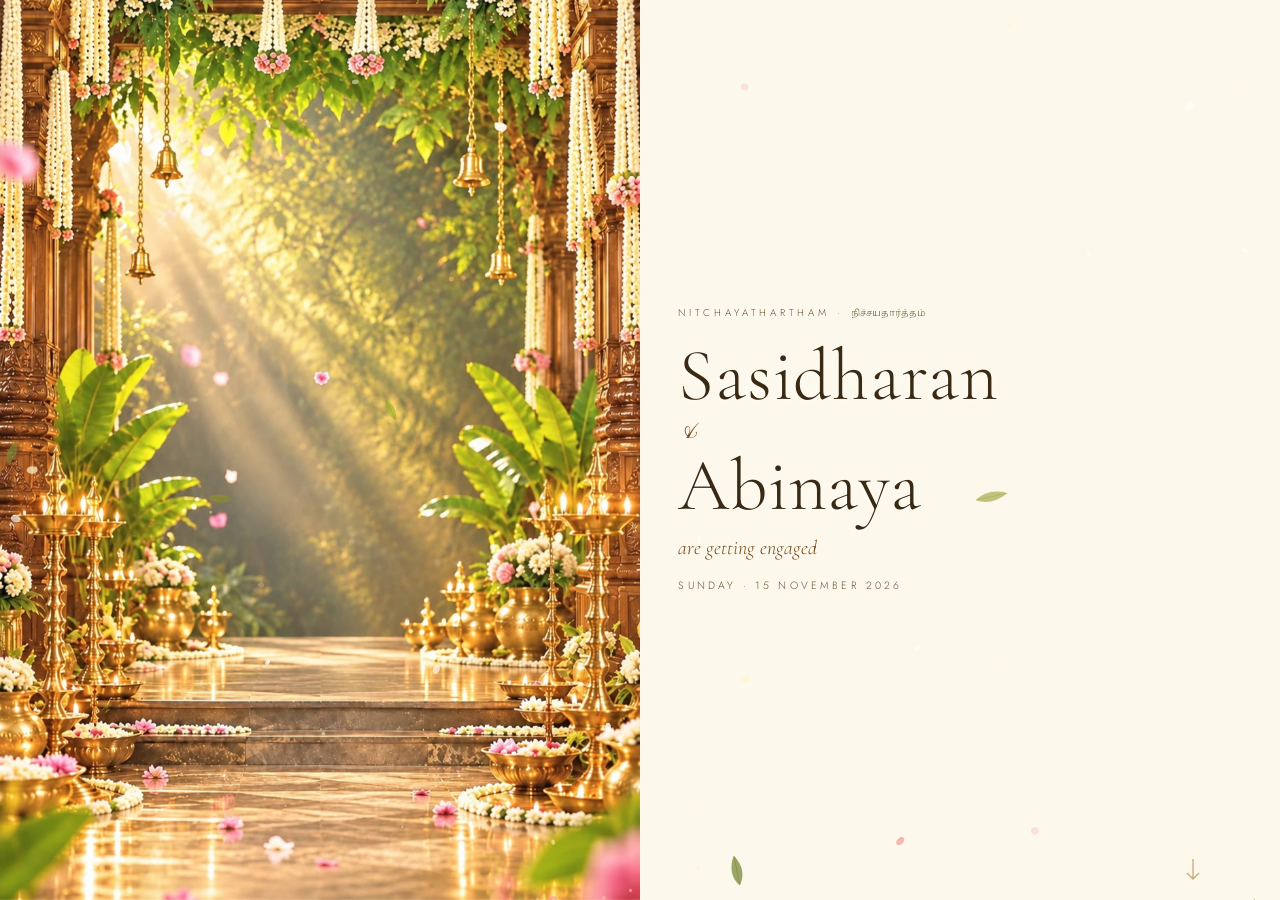
==== commit 5f23de42: "fix: make the opening readable, and give every page a ground to stand on THE OPENING NAMES WERE UNRE" ====
--- a/index.html
+++ b/index.html
@@ -45,15 +45,24 @@
   --ink-soft:#6A5230;
   --leaf:#8F9721;         /* banana leaf, 13%                           */
   --leaf-deep:#5E6616;
+  --leaf-ink:#4A5110;     /* the leaf taken down far enough to carry text*/
+  --brass-ink:#7A4A14;    /* and the brass likewise                     */
   --blossom:#F59591;      /* the pink in the garlands, under 3%         */
   --blossom-deep:#C2586A;
 
-  /* Type that sits on the photograph rather than on paper. Olive-bronze
-     picks up the gold and the leaf at once, which is what "matching the
-     background" has to mean when the background is both. Measured against
-     the darkest 5% of the band it covers, behind the veil: 7.0:1. */
-  --on-art:#46401A;
-  --on-art-soft:#443A13;
+  /* ── TYPE ON THE PHOTOGRAPH ──────────────────────────────────────────
+     An olive-bronze that "matched the background" was the problem, not
+     the solution. The band the names cross runs from L=0.06 to L=0.89 —
+     lamps and shadow in the same sentence — so a mid-tone olive scored
+     1.65:1 against the dark fifth of it and simply vanished there.
+
+     The band is now papered down (see .open-veil) until its darkest
+     pixel sits at L=0.74, and the type is the page's own ink. Worst
+     pixel, not average: ink 8.7:1, ink-soft 4.6:1, leaf-ink 5.4:1,
+     brass-ink 4.7:1. The same inks as every other page, so the opening
+     belongs to the set instead of being a special case. */
+  --on-art:var(--ink);
+  --on-art-soft:var(--ink-soft);
 
   --rule:rgba(168,116,46,.34);
   --rule-soft:rgba(168,116,46,.18);
@@ -118,21 +127,79 @@
   background:var(--paper);
 }
 
-/* every page after the first keeps the mandapam behind it, washed out
-   almost to paper — enough to warm the page, never enough to read as a
-   photograph competing with the words */
+/* ═══ THE GROUND UNDER PAGES TWO TO FIVE ═══════════════════════════════
+   Every page after the first keeps the mandapam behind it. It used to be
+   papered down so hard that nothing of it survived and the pages read as
+   blank — the photograph sat at .24 under a scrim reaching .92, which
+   leaves about six percent of the picture showing.
+
+   The arithmetic that matters is one number: how much of the photograph
+   survives at any point on the page. Image at opacity O under a paper
+   scrim at alpha A leaves a weight of O x (1 - A). Measured against the
+   darkest pixel in the whole frame:
+
+      weight .12   ink 9.9:1   ink-soft 5.3:1   brass 4.4:1
+      weight .16   ink 9.0:1   ink-soft 4.8:1   brass 4.0:1
+      weight .26   ink 7.0:1   ink-soft 3.7:1   -- too far
+
+   So the page is built to two weights at once: about .11 across the band
+   the words occupy, and about .28 at the top and bottom edges, where no
+   type goes. The picture is plainly there; it is never where a word is.
+   The blur comes down from 3px to 1.4px as well — it was a smudge, and
+   now it is a photograph seen through morning light. */
 .wash{ position:absolute; inset:0; z-index:0; overflow:hidden; pointer-events:none }
 .wash img{
-  position:absolute; inset:-6%; width:112%; height:112%; object-fit:cover;
-  opacity:.24; filter:blur(3px) saturate(.86); transform:translateZ(0);
-}
+  position:absolute; inset:-7%; width:114%; height:114%; object-fit:cover;
+  object-position:var(--wp,50% 42%);
+  opacity:.44; filter:blur(1.4px) saturate(.9); transform:translateZ(0);
+}
+/* each page drifts its own ground, slowly and in its own direction, so
+   five pages cut from one photograph never read as one still frame */
+.on-view .wash img{ animation:washDrift 46s ease-in-out infinite alternate backwards }
+/* Two scrims stacked, and stacking multiplies what gets through: a .74
+   radial over a .72 linear leaves 1 - .26 x .28 = 7% of the image, which
+   on the first pass made the middle of every page read as blank paper
+   again. These numbers are chosen for the product, not for how they look
+   written down — .55 over .52 leaves 22%, and at an image opacity of .44
+   that is the .095 weight the type zone wants. */
 .wash::after{
   content:""; position:absolute; inset:0;
   background:
-    radial-gradient(78% 54% at 50% 46%, rgba(253,248,236,.46) 0%, rgba(253,248,236,.92) 76%),
-    linear-gradient(180deg, var(--paper) 0%, rgba(253,248,236,.5) 22%, rgba(253,248,236,.5) 78%, var(--paper) 100%);
+    /* the clean field the words stand in — weight .095, ink-soft 5.5:1 */
+    radial-gradient(92% 46% at 50% 44%,
+      rgba(253,248,236,.55) 0%, rgba(253,248,236,.50) 60%, rgba(253,248,236,.20) 100%),
+    /* and the bands top and bottom, where no word goes — weight .26 */
+    linear-gradient(180deg,
+      rgba(253,248,236,.26) 0%,  rgba(253,248,236,.44) 10%,
+      rgba(253,248,236,.52) 26%, rgba(253,248,236,.52) 74%,
+      rgba(253,248,236,.46) 92%, rgba(253,248,236,.30) 100%);
 }
 .wrap{ position:relative; z-index:2; width:100%; max-width:38rem; margin:0 auto }
+
+/* ── the drawn ghost ─────────────────────────────────────────────────
+   A kolam laid out in gold behind each page at a twentieth of full
+   strength, turning once every three minutes. It is vector, so unlike
+   the photograph it can be bold in the margins without costing a word
+   anything — and it gives each page a shape of its own rather than five
+   crops of the same picture. */
+.bg-art{
+  position:absolute; z-index:1; pointer-events:none;
+  width:min(148vw,132vh); aspect-ratio:1; left:50%; top:50%;
+  translate:-50% -50%;
+  opacity:0; transition:opacity 2.6s var(--ease-io) .25s;
+}
+.on-view .bg-art{ opacity:1 }
+/* no will-change here: a running transform animation is promoted by the
+   browser for its duration anyway, and five permanently-promoted layers
+   of ~900px square is real memory on a cheap phone for no gain */
+.bg-art svg{ width:100%; height:100%; overflow:visible;
+             animation:kolamTurn 184s linear infinite backwards }
+/* page three sits lower and bigger, page five smaller and higher, so the
+   ghost is never in the same place twice */
+.pg--b .bg-art{ width:min(132vw,118vh); top:44% }
+.pg--c .bg-art{ width:min(164vw,146vh); top:56% }
+.pg--d .bg-art{ width:min(140vw,124vh); top:47% }
+.pg--e .bg-art{ width:min(120vw,108vh); top:52% }
 
 /* ═══ PAGE ONE — THE MANDAPAM ══════════════════════════════════════════ */
 /* The photograph is 941x1672, which is very nearly a phone, so on a
@@ -162,13 +229,31 @@
    plate stays single and sharp; the life comes from the leaves and petals
    drifting in FRONT of it, which cost the picture nothing. */
 
-/* a veil of light behind the names, so dark type reads on a bright
-   photograph without a dark bar being laid over it */
+/* ── THE LIGHT THE NAMES STAND IN ───────────────────────────────────────
+   This was a radial 54% wide centred on the middle of the frame. A name
+   set at 13.5vw runs nearly the full width of a phone, so both ends of
+   "Sasidharan" hung outside the lit core and crossed the garlands and
+   the shadow under the arch unprotected. That is why it could not be
+   read, and no amount of halo on the glyphs was going to fix it: the
+   veil has to be as wide as the line.
+
+   So it is a vertical wash now, edge to edge, heaviest at the top where
+   the words are and gone by two thirds down — which leaves the aisle,
+   the lamps and the garlands, the best part of the photograph, entirely
+   untouched. Over the band the names cross, it takes the darkest pixel
+   from L=0.12 to L=0.74. */
 .open-veil{
-  position:absolute; left:50%; top:0; translate:-50% 0; z-index:1;
-  width:164%; height:80%; pointer-events:none;
-  background:radial-gradient(54% 44% at 50% 44%, rgba(255,253,248,.70) 0%, rgba(255,253,248,.40) 46%, transparent 74%);
-  opacity:0; animation:fade 2s var(--ease-io) 1.5s forwards;
+  position:absolute; inset:0; z-index:1; pointer-events:none;
+  background:
+    linear-gradient(180deg,
+      rgba(253,248,236,.90) 0%,
+      rgba(253,248,236,.86) 26%,
+      rgba(253,248,236,.80) 44%,
+      rgba(253,248,236,.46) 58%,
+      rgba(253,248,236,.12) 70%,
+      rgba(253,248,236,0)   80%),
+    radial-gradient(120% 40% at 50% 26%, rgba(255,253,248,.40) 0%, rgba(255,253,248,0) 100%);
+  opacity:0; animation:fade 2.4s var(--ease-io) .9s forwards;
 }
 /* and one slow pass of sunlight across the aisle, in the direction the
    rays already fall in the photograph */
@@ -183,19 +268,26 @@
    it is the one part of the frame carrying nothing. The names go there. */
 .open-words{
   position:relative; z-index:3; width:100%;
-  padding:clamp(15vh,20vh,22vh) var(--gut-r) 0 var(--gut);
+  padding:clamp(13vh,17vh,20vh) var(--gut-r) 0 var(--gut);
   /* a halo of the paper's own colour rather than a dark bar: dark type on
-     a bright photograph needs light behind it, not shade */
-  text-shadow:0 1px 10px rgba(255,253,248,.95), 0 0 26px rgba(255,253,248,.85);
+     a bright photograph needs light behind it, not shade. The veil now
+     carries the contrast, so this is only here to keep an edge crisp
+     where a glyph happens to fall across a bright lamp. */
+  text-shadow:0 1px 3px rgba(255,253,248,.9), 0 0 18px rgba(255,253,248,.7);
 }
 .eyebrow{
   font-size:clamp(.54rem,2.8vw,.62rem); letter-spacing:.4em; text-transform:uppercase;
   color:var(--brass-deep); margin:0 0 1rem;
 }
-.open-words .eyebrow{ color:var(--on-art-soft) }
-.open-words .tamil{ color:var(--leaf-deep) }
-.open-words .names{ color:var(--on-art) }
-.open-words .when{ color:var(--on-art-soft) }
+/* measured against the darkest pixel of the band each one crosses, with
+   the veil applied — not against the average, which is what let a
+   mid-olive pass review and then disappear on a phone */
+.open-words .eyebrow{ color:var(--ink-soft) }      /* 4.6:1 */
+.open-words .tamil{   color:var(--leaf-ink) }      /* 5.4:1 */
+.open-words .names{   color:var(--ink) }           /* 8.7:1 */
+.open-words .names i{ color:var(--brass-ink) }     /* 4.7:1, at 22px+ */
+.open-words .occ{     color:var(--brass-ink) }     /* 4.7:1 */
+.open-words .when{    color:var(--ink-soft) }      /* 4.6:1 */
 .tamil{ font-family:var(--f-tamil); letter-spacing:normal; font-size:.92em; color:var(--leaf-deep) }
 .names{
   font-family:var(--f-serif); font-weight:300;
@@ -248,27 +340,59 @@
 /* a smaller pair signs off the last page */
 .rings--sm{ width:clamp(100px,28vw,140px); margin-bottom:.3rem }
 
-/* a drawn rule with a lamp flame at its centre */
+/* ── a drawn rule with a lamp flame at its centre ───────────────────────
+   The two rules draw outward from the middle and the flame opens after
+   them, rather than all five strokes racing each other to the same
+   finish. Same 1.7s, read as a gesture instead of a flicker. */
 .orn{ display:block; width:clamp(132px,40vw,210px); height:22px; margin:1.2rem auto; overflow:visible }
 .orn line,.orn path{ fill:none; stroke:var(--brass); stroke-width:1; stroke-dasharray:320; stroke-dashoffset:320 }
 .orn .lit{ stroke:var(--gold); stroke-width:1.2 }
-.on-view .orn line,.on-view .orn path{ animation:draw 1.7s var(--ease-io) .25s forwards }
-
-/* ── words arrive one at a time ──────────────────────────────────────── */
-/* A CSS animation rather than a scrubbed value, so a word always finishes
-   where it belongs and nothing can be left half-revealed. */
-.w{ display:inline-block; white-space:pre-wrap; opacity:0 }
+.on-view .orn line{ animation:draw 1.5s var(--ease-io) .2s forwards }
+.on-view .orn .lit{ animation:draw 1.2s var(--ease-io) .95s forwards }
+.on-view .orn .lit:nth-of-type(2){ animation-delay:1.15s }
+.on-view .orn .lit:nth-of-type(3){ animation-delay:1.3s }
+
+/* ── WORDS ARRIVE ONE AT A TIME, ON EVERY PAGE ──────────────────────────
+   A CSS animation rather than a scrubbed value, so a word always finishes
+   where it belongs and nothing can be left half-revealed.
+
+   Each word hinges up off its own baseline — translate, a rotateX about
+   the foot of the line, and a hair of scale. Three things moving at once
+   out of one keyframe is what makes it read as rich; doing it with
+   transform and opacity alone is what keeps it smooth. The blur this
+   animation used to carry is gone: filter is the one property here that
+   cannot be composited, and on a page with sixty words arriving in
+   sequence it was the whole cost of the animation.
+
+   --st is the gap between consecutive words, set per element: wide for a
+   heading of three words, narrow for a paragraph of thirty, so a long
+   sentence never outlasts its own page. */
+[data-split]{ perspective:900px }
+.w{
+  display:inline-block; white-space:pre-wrap; opacity:0;
+  transform-origin:50% 100%; backface-visibility:hidden;
+}
 .on-view .w,
 body.named .open-words .w{
-  animation:wordIn 1s var(--ease) both;
-  animation-delay:calc(var(--d,0ms) + var(--wi,0) * 58ms);
-}
-[rv]{ opacity:0; transform:translateY(24px); transition:opacity 1s var(--ease), transform 1s var(--ease) }
-[rv="l"]{ transform:translateX(-28px) }
-[rv="r"]{ transform:translateX(28px) }
-.on-view [rv]{ opacity:1; transform:none; transition-delay:calc(var(--i,0) * 110ms) }
+  animation:wordIn 1.15s var(--ease) both;
+  animation-delay:calc(var(--d,0ms) + var(--wi,0) * var(--st,52ms));
+}
+/* long runs of prose get a tighter gap than display lines */
+.copy .w,.addr .w,.sign .w,.fam p .w{ --st:26ms }
+.eyebrow .w,.when .w,.mid .w,.rel .w,.foot .w{ --st:20ms }
+
+[rv]{
+  opacity:0; transform:translate3d(0,28px,0) scale(.986);
+  transition:opacity 1.2s var(--ease), transform 1.3s var(--ease);
+}
+[rv="l"]{ transform:translate3d(-30px,10px,0) scale(.986) }
+[rv="r"]{ transform:translate3d(30px,10px,0) scale(.986) }
+.on-view [rv]{
+  opacity:1; transform:none;
+  transition-delay:calc(var(--i,0) * 115ms);
+}
 /* the opening page is not scrolled into view, it is simply there */
-.pg--open [rv]{ opacity:0; transform:translateY(20px) }
+.pg--open [rv]{ opacity:0; transform:translate3d(0,22px,0) scale(.99) }
 body.named .pg--open [rv]{ opacity:1; transform:none }
 
 /* ═══ FAMILIES ═════════════════════════════════════════════════════════ */
@@ -381,10 +505,21 @@
   82%  { opacity:0; transform:translate3d(26%,0,0) }
   100% { opacity:0; transform:translate3d(26%,0,0) }
 }
+/* a word hinges up off the foot of its own line. No filter: blur here —
+   it is the one property in this animation that cannot be composited,
+   and sixty words arriving in sequence made that the whole cost. */
 @keyframes wordIn{
-  from{ opacity:0; transform:translate3d(0,.5em,0) scale(.98); filter:blur(4px) }
-  to  { opacity:1; transform:none; filter:blur(0) }
-}
+  from{ opacity:0; transform:translate3d(0,.62em,0) rotateX(-48deg) scale(.965) }
+  60% { opacity:1 }
+  to  { opacity:1; transform:translate3d(0,0,0) rotateX(0deg) scale(1) }
+}
+/* each page's ground moves a little, so five crops of one photograph
+   never read as one still frame */
+@keyframes washDrift{
+  from{ transform:scale(1) translate3d(0,0,0) }
+  to  { transform:scale(1.045) translate3d(0,-1.1%,0) }
+}
+@keyframes kolamTurn{ from{ transform:rotate(0deg) } to{ transform:rotate(360deg) } }
 @keyframes draw{ to{ stroke-dashoffset:0 } }
 @keyframes fade{ from{ opacity:0 } to{ opacity:1 } }
 @keyframes nudge{ 0%,100%{ transform:translateY(0) } 50%{ transform:translateY(5px) } }
@@ -414,6 +549,9 @@
 @media (prefers-reduced-motion:reduce){
   .art-move{ animation:none !important }
   .open-art img{ animation:none !important; opacity:1; transform:none }
+  .wash img,.on-view .wash img{ animation:none !important; transform:none }
+  .bg-art{ opacity:1; transition:none }
+  .bg-art svg{ animation:none !important; transform:none }
   .rings .band{ stroke-dashoffset:0 } .rings .gem{ opacity:1 } .rings .spark{ opacity:.8 }
   .on-view .rings .band,.on-view .rings .gem,.on-view .rings .spark{ animation:none !important }
   .open-veil{ animation:none !important; opacity:1 }
@@ -431,6 +569,79 @@
 </head>
 <body>
 
+<!-- The kolam that ghosts behind pages two to five: a pulli grid of
+     twenty-four dots, sixteen petals turned around it and a lotus at
+     the middle. Defined once and used five times, each at its own size
+     and its own height on the page. -->
+<svg width="0" height="0" aria-hidden="true" style="position:absolute">
+  <symbol id="kolam" viewBox="0 0 400 400">
+    <circle cx="200" cy="200" r="190" fill="none" stroke="#A8742E" stroke-width=".5" opacity=".17"/>
+    <circle cx="200" cy="200" r="181" fill="none" stroke="#A8742E" stroke-width=".5" opacity=".17"/>
+    <circle cx="200" cy="200" r="124" fill="none" stroke="#8F9721" stroke-width=".4" opacity=".15"/>
+    <circle cx="200" cy="200" r="62"  fill="none" stroke="#8F9721" stroke-width=".4" opacity=".15"/>
+    <g fill="none" stroke="#A8742E" stroke-width=".5" opacity=".17">
+      <path d="M200,22 C238,74 234,118 200,122 C166,118 162,74 200,22 Z" transform="rotate(0 200 200)"/>
+      <path d="M200,22 C238,74 234,118 200,122 C166,118 162,74 200,22 Z" transform="rotate(22.5 200 200)"/>
+      <path d="M200,22 C238,74 234,118 200,122 C166,118 162,74 200,22 Z" transform="rotate(45 200 200)"/>
+      <path d="M200,22 C238,74 234,118 200,122 C166,118 162,74 200,22 Z" transform="rotate(67.5 200 200)"/>
+      <path d="M200,22 C238,74 234,118 200,122 C166,118 162,74 200,22 Z" transform="rotate(90 200 200)"/>
+      <path d="M200,22 C238,74 234,118 200,122 C166,118 162,74 200,22 Z" transform="rotate(112.5 200 200)"/>
+      <path d="M200,22 C238,74 234,118 200,122 C166,118 162,74 200,22 Z" transform="rotate(135 200 200)"/>
+      <path d="M200,22 C238,74 234,118 200,122 C166,118 162,74 200,22 Z" transform="rotate(157.5 200 200)"/>
+      <path d="M200,22 C238,74 234,118 200,122 C166,118 162,74 200,22 Z" transform="rotate(180 200 200)"/>
+      <path d="M200,22 C238,74 234,118 200,122 C166,118 162,74 200,22 Z" transform="rotate(202.5 200 200)"/>
+      <path d="M200,22 C238,74 234,118 200,122 C166,118 162,74 200,22 Z" transform="rotate(225 200 200)"/>
+      <path d="M200,22 C238,74 234,118 200,122 C166,118 162,74 200,22 Z" transform="rotate(247.5 200 200)"/>
+      <path d="M200,22 C238,74 234,118 200,122 C166,118 162,74 200,22 Z" transform="rotate(270 200 200)"/>
+      <path d="M200,22 C238,74 234,118 200,122 C166,118 162,74 200,22 Z" transform="rotate(292.5 200 200)"/>
+      <path d="M200,22 C238,74 234,118 200,122 C166,118 162,74 200,22 Z" transform="rotate(315 200 200)"/>
+      <path d="M200,22 C238,74 234,118 200,122 C166,118 162,74 200,22 Z" transform="rotate(337.5 200 200)"/>
+    </g>
+    <g fill="none" stroke="#8F9721" stroke-width=".4" opacity=".15">
+      <path d="M200,84 C219,110 217,132 200,136 C183,132 181,110 200,84 Z" transform="rotate(22.5 200 200)"/>
+      <path d="M200,84 C219,110 217,132 200,136 C183,132 181,110 200,84 Z" transform="rotate(67.5 200 200)"/>
+      <path d="M200,84 C219,110 217,132 200,136 C183,132 181,110 200,84 Z" transform="rotate(112.5 200 200)"/>
+      <path d="M200,84 C219,110 217,132 200,136 C183,132 181,110 200,84 Z" transform="rotate(157.5 200 200)"/>
+      <path d="M200,84 C219,110 217,132 200,136 C183,132 181,110 200,84 Z" transform="rotate(202.5 200 200)"/>
+      <path d="M200,84 C219,110 217,132 200,136 C183,132 181,110 200,84 Z" transform="rotate(247.5 200 200)"/>
+      <path d="M200,84 C219,110 217,132 200,136 C183,132 181,110 200,84 Z" transform="rotate(292.5 200 200)"/>
+      <path d="M200,84 C219,110 217,132 200,136 C183,132 181,110 200,84 Z" transform="rotate(337.5 200 200)"/>
+    </g>
+    <g fill="#D1A45C" opacity=".17">
+      <circle cx="200.0" cy="14.5" r="2.1"/>
+      <circle cx="248.0" cy="20.8" r="2.1"/>
+      <circle cx="292.8" cy="39.4" r="2.1"/>
+      <circle cx="331.2" cy="68.8" r="2.1"/>
+      <circle cx="360.6" cy="107.2" r="2.1"/>
+      <circle cx="379.2" cy="152.0" r="2.1"/>
+      <circle cx="385.5" cy="200.0" r="2.1"/>
+      <circle cx="379.2" cy="248.0" r="2.1"/>
+      <circle cx="360.6" cy="292.7" r="2.1"/>
+      <circle cx="331.2" cy="331.2" r="2.1"/>
+      <circle cx="292.8" cy="360.6" r="2.1"/>
+      <circle cx="248.0" cy="379.2" r="2.1"/>
+      <circle cx="200.0" cy="385.5" r="2.1"/>
+      <circle cx="152.0" cy="379.2" r="2.1"/>
+      <circle cx="107.2" cy="360.6" r="2.1"/>
+      <circle cx="68.8" cy="331.2" r="2.1"/>
+      <circle cx="39.4" cy="292.8" r="2.1"/>
+      <circle cx="20.8" cy="248.0" r="2.1"/>
+      <circle cx="14.5" cy="200.0" r="2.1"/>
+      <circle cx="20.8" cy="152.0" r="2.1"/>
+      <circle cx="39.4" cy="107.2" r="2.1"/>
+      <circle cx="68.8" cy="68.8" r="2.1"/>
+      <circle cx="107.2" cy="39.4" r="2.1"/>
+      <circle cx="152.0" cy="20.8" r="2.1"/>
+    </g>
+    <g fill="none" stroke="#8F9721" stroke-width=".4" opacity=".15">
+      <path d="M200,200 C236,164 272,150 302,152 C288,180 258,204 218,208" transform="rotate(45 200 200)"/>
+      <path d="M200,200 C236,164 272,150 302,152 C288,180 258,204 218,208" transform="rotate(135 200 200)"/>
+      <path d="M200,200 C236,164 272,150 302,152 C288,180 258,204 218,208" transform="rotate(225 200 200)"/>
+      <path d="M200,200 C236,164 272,150 302,152 C288,180 258,204 218,208" transform="rotate(315 200 200)"/>
+    </g>
+  </symbol>
+</svg>
+
 <canvas id="air" aria-hidden="true"></canvas>
 
 <main class="deck" id="deck">
@@ -448,42 +659,47 @@
     <div class="open-ray" aria-hidden="true"></div>
 
     <div class="open-words">
-      <p class="eyebrow" rv style="--i:0">Nitchayathartham &middot; <span class="tamil">நிச்சயதார்த்தம்</span></p>
+      <p class="eyebrow" data-split data-delay="120">Nitchayathartham &middot; <span class="tamil">நிச்சயதார்த்தம்</span></p>
       <h1 class="names">
         <span data-split data-delay="300">Sasidharan</span>
         <i>&amp;</i>
         <span data-split data-delay="760">Abinaya</span>
       </h1>
-      <p class="occ" rv style="--i:10">are getting engaged</p>
-      <p class="when" rv style="--i:12">Sunday &middot; 15 November 2026</p>
+      <p class="occ" data-split data-delay="1180">are getting engaged</p>
+      <p class="when" data-split data-delay="1480">Sunday &middot; 15 November 2026</p>
     </div>
 
     <div class="cue" aria-hidden="true"><svg viewBox="0 0 20 28"><path d="M10 3v20M4 17l6 6 6-6"/></svg></div>
   </section>
 
   <!-- ═══ TWO · THE FAMILIES ════════════════════════════════════════════ -->
-  <section class="pg" data-view>
-    <div class="wash" aria-hidden="true"><img src="assets/images/mandapam-open.webp" alt="" loading="lazy"></div>
+  <section class="pg pg--b" data-view>
+    <div class="wash" aria-hidden="true"><img src="assets/images/mandapam-open.webp" alt="" loading="lazy" style="--wp:46% 26%"></div>
+    <div class="bg-art" aria-hidden="true"><svg viewBox="0 0 400 400"><use href="#kolam"/></svg></div>
     <div class="wrap">
-      <p class="eyebrow" rv style="--i:0">With great joy</p>
-      <h2 data-split data-delay="240">Our two <em>families</em></h2>
+      <p class="eyebrow" data-split data-delay="120">With great joy</p>
+      <h2 data-split data-delay="340">Our two <em>families</em></h2>
       <svg class="orn" viewBox="0 0 210 22" aria-hidden="true">
         <line x1="0" y1="11" x2="78" y2="11"/><line x1="132" y1="11" x2="210" y2="11"/>
         <path class="lit" d="M105,2 C112,7 112,15 105,20 C98,15 98,7 105,2 Z"/>
         <path class="lit" d="M88,11 C94,7 99,9 105,11 C99,13 94,15 88,11 Z"/>
         <path class="lit" d="M122,11 C116,7 111,9 105,11 C111,13 116,15 122,11 Z"/>
       </svg>
-      <p class="copy" rv style="--i:2">With the blessings of our elders, we invite you to share in a day our families have waited for.</p>
+      <p class="copy" data-split data-delay="920">With the blessings of our elders, we invite you to share in a day our families have waited for.</p>
       <div class="fam">
         <div rv="l" style="--i:3">
-          <h3>Dr. Sasidharan S</h3>
-          <p class="rel">Son of</p>
-          <p>Shri D. Sakthikumar</p><p class="amp">&amp;</p><p>Smt. S. Parimala</p>
+          <h3 data-split data-delay="1380">Dr. Sasidharan S</h3>
+          <p class="rel" data-split data-delay="1620">Son of</p>
+          <p data-split data-delay="1740">Shri D. Sakthikumar</p>
+          <p class="amp" data-split data-delay="1880">&amp;</p>
+          <p data-split data-delay="1960">Smt. S. Parimala</p>
         </div>
         <div rv="r" style="--i:4">
-          <h3>Dr. Abinaya M</h3>
-          <p class="rel">Daughter of</p>
-          <p>Shri K. N. Murugesan</p><p class="amp">&amp;</p><p>Smt. M. Anitha Devi</p>
+          <h3 data-split data-delay="1520">Dr. Abinaya M</h3>
+          <p class="rel" data-split data-delay="1760">Daughter of</p>
+          <p data-split data-delay="1880">Shri K. N. Murugesan</p>
+          <p class="amp" data-split data-delay="2020">&amp;</p>
+          <p data-split data-delay="2100">Smt. M. Anitha Devi</p>
         </div>
       </div>
     </div>
@@ -491,11 +707,12 @@
   </section>
 
   <!-- ═══ THREE · THE CEREMONY ══════════════════════════════════════════ -->
-  <section class="pg" data-view>
-    <div class="wash" aria-hidden="true"><img src="assets/images/mandapam-open.webp" alt="" loading="lazy"></div>
+  <section class="pg pg--c" data-view>
+    <div class="wash" aria-hidden="true"><img src="assets/images/mandapam-open.webp" alt="" loading="lazy" style="--wp:54% 62%"></div>
+    <div class="bg-art" aria-hidden="true"><svg viewBox="0 0 400 400"><use href="#kolam"/></svg></div>
     <div class="wrap">
-      <p class="eyebrow" rv style="--i:0">Nitchayathartham &middot; <span class="tamil">நிச்சயதார்த்தம்</span></p>
-      <h2 data-split data-delay="240">The <em>engagement</em> ceremony</h2>
+      <p class="eyebrow" data-split data-delay="120">Nitchayathartham &middot; <span class="tamil">நிச்சயதார்த்தம்</span></p>
+      <h2 data-split data-delay="340">The <em>engagement</em> ceremony</h2>
       <svg class="orn" viewBox="0 0 210 22" aria-hidden="true">
         <line x1="0" y1="11" x2="78" y2="11"/><line x1="132" y1="11" x2="210" y2="11"/>
         <path class="lit" d="M105,2 C112,7 112,15 105,20 C98,15 98,7 105,2 Z"/>
@@ -503,10 +720,10 @@
         <path class="lit" d="M122,11 C116,7 111,9 105,11 C111,13 116,15 122,11 Z"/>
       </svg>
       <div class="card" rv style="--i:2">
-        <p class="vn">Amman Sakthi Mahal</p>
-        <p class="big">Sunday, 15 November 2026</p>
-        <p class="mid">6:00 PM &ndash; 7:30 PM</p>
-        <p class="addr">
+        <p class="vn" data-split data-delay="860">Amman Sakthi Mahal</p>
+        <p class="big" data-split data-delay="1120">Sunday, 15 November 2026</p>
+        <p class="mid" data-split data-delay="1360">6:00 PM &ndash; 7:30 PM</p>
+        <p class="addr" data-split data-delay="1520">
           No. 61c, Thiyagaraja Agraharam,<br>
           Suntharvilagam Main Road,<br>
           Thiruvarur &ndash; 610001
@@ -529,8 +746,9 @@
   </section>
 
   <!-- ═══ FOUR · THE BLESSING ═══════════════════════════════════════════ -->
-  <section class="pg" data-view>
-    <div class="wash" aria-hidden="true"><img src="assets/images/mandapam-open.webp" alt="" loading="lazy"></div>
+  <section class="pg pg--d" data-view>
+    <div class="wash" aria-hidden="true"><img src="assets/images/mandapam-open.webp" alt="" loading="lazy" style="--wp:50% 40%"></div>
+    <div class="bg-art" aria-hidden="true"><svg viewBox="0 0 400 400"><use href="#kolam"/></svg></div>
     <div class="wrap">
       <svg class="rings" viewBox="0 0 230 128" role="img" aria-label="Two engagement rings">
         <defs>
@@ -552,24 +770,28 @@
         <path class="spark" d="M166,18 L168,24 L174,26 L168,28 L166,34 L164,28 L158,26 L164,24 Z" fill="#F59591"/>
         <path class="spark" d="M58,100 L60,106 L66,108 L60,110 L58,116 L56,110 L50,108 L56,106 Z" fill="#D1A45C"/>
       </svg>
-      <p class="eyebrow" rv style="--i:0">Your blessings</p>
-      <h2 data-split data-delay="240">Come, and <em>bless them</em></h2>
+      <p class="eyebrow" data-split data-delay="700">Your blessings</p>
+      <h2 data-split data-delay="920">Come, and <em>bless them</em></h2>
       <svg class="orn" viewBox="0 0 210 22" aria-hidden="true">
         <line x1="0" y1="11" x2="78" y2="11"/><line x1="132" y1="11" x2="210" y2="11"/>
         <path class="lit" d="M105,2 C112,7 112,15 105,20 C98,15 98,7 105,2 Z"/>
         <path class="lit" d="M88,11 C94,7 99,9 105,11 C99,13 94,15 88,11 Z"/>
         <path class="lit" d="M122,11 C116,7 111,9 105,11 C111,13 116,15 122,11 Z"/>
       </svg>
-      <p class="copy" rv style="--i:2">Your gracious presence and heartfelt blessings are the only gifts we ask for. There is no list at the door.</p>
+      <p class="copy" data-split data-delay="1560">Your gracious presence and heartfelt blessings are the only gifts we ask for. There is no list at the door.</p>
     </div>
     <div class="cue" aria-hidden="true"><svg viewBox="0 0 20 28"><path d="M10 3v20M4 17l6 6 6-6"/></svg></div>
   </section>
 
   <!-- ═══ FIVE · THE CLOSE ══════════════════════════════════════════════ -->
-  <section class="pg" data-view>
-    <div class="wash" aria-hidden="true"><img src="assets/images/mandapam-open.webp" alt="" loading="lazy"></div>
+  <section class="pg pg--e" data-view>
+    <!-- the close is the one page that leaves the mandapam behind: rings on
+         a gold plate among jasmine, lotus and a kuthuvilakku. Same wash, same
+         weights — worst pixel, ink reads 10.2:1 and the small caps 5.4:1. -->
+    <div class="wash" aria-hidden="true"><img src="assets/images/rings-close.webp" alt="" loading="lazy" style="--wp:46% 56%"></div>
+    <div class="bg-art" aria-hidden="true"><svg viewBox="0 0 400 400"><use href="#kolam"/></svg></div>
     <div class="wrap">
-      <p class="eyebrow" rv style="--i:0">With your blessings, a new chapter begins</p>
+      <p class="eyebrow" data-split data-delay="120">With your blessings, a new chapter begins</p>
       <h2 class="endnames">
         <span data-split data-delay="300">Sasi</span>
         <i>&amp;</i>
@@ -595,9 +817,9 @@
         <path class="spark" d="M166,18 L168,24 L174,26 L168,28 L166,34 L164,28 L158,26 L164,24 Z" fill="#F59591"/>
         <path class="spark" d="M58,100 L60,106 L66,108 L60,110 L58,116 L56,110 L50,108 L56,106 Z" fill="#D1A45C"/>
       </svg>
-      <p class="sign" rv style="--i:2">Two families, one happy beginning.</p>
+      <p class="sign" data-split data-delay="1240">Two families, one happy beginning.</p>
       <div rv style="--i:3"><span class="hash">#SasiWedsAbi</span></div>
-      <p class="foot" rv style="--i:4">15 &middot; 11 &middot; 2026 &nbsp;·&nbsp; Thiruvarur</p>
+      <p class="foot" data-split data-delay="1900">15 &middot; 11 &middot; 2026 &nbsp;·&nbsp; Thiruvarur</p>
     </div>
   </section>
 </main>
@@ -681,6 +903,26 @@
      and not the window. A page is marked once it is mostly on screen,
      which with mandatory snapping is the moment it lands. */
   var deck = $("deck");
+  /* scrollRestoration covers the window, and the window never scrolls here
+     — the deck does. Without this, a reload or a back-navigation drops the
+     guest into the middle of the invitation and the opening never plays.
+     Chrome restores a scroller's position asynchronously, after parsing and
+     again after load, so one assignment is not enough: hold it at the top
+     for the first half second and then let go. A guest who starts scrolling
+     inside that window gets it back at once — pinning the deck under
+     someone's thumb would be worse than the bug it fixes. */
+  var pinUntil = performance.now() + 500, pinned = true;
+  function unpin(){ pinned = false; }
+  ["wheel","touchstart","keydown","pointerdown"].forEach(function(ev){
+    addEventListener(ev, unpin, { once:true, passive:true });
+  });
+  (function pin(){
+    if (!pinned || performance.now() > pinUntil) return;
+    deck.scrollTop = 0;
+    requestAnimationFrame(pin);
+  })();
+  addEventListener("load", function(){ if (pinned) deck.scrollTop = 0; });
+
   var views = document.querySelectorAll("[data-view]");
   if ("IntersectionObserver" in window && !reduce){
     var io = new IntersectionObserver(function(es){
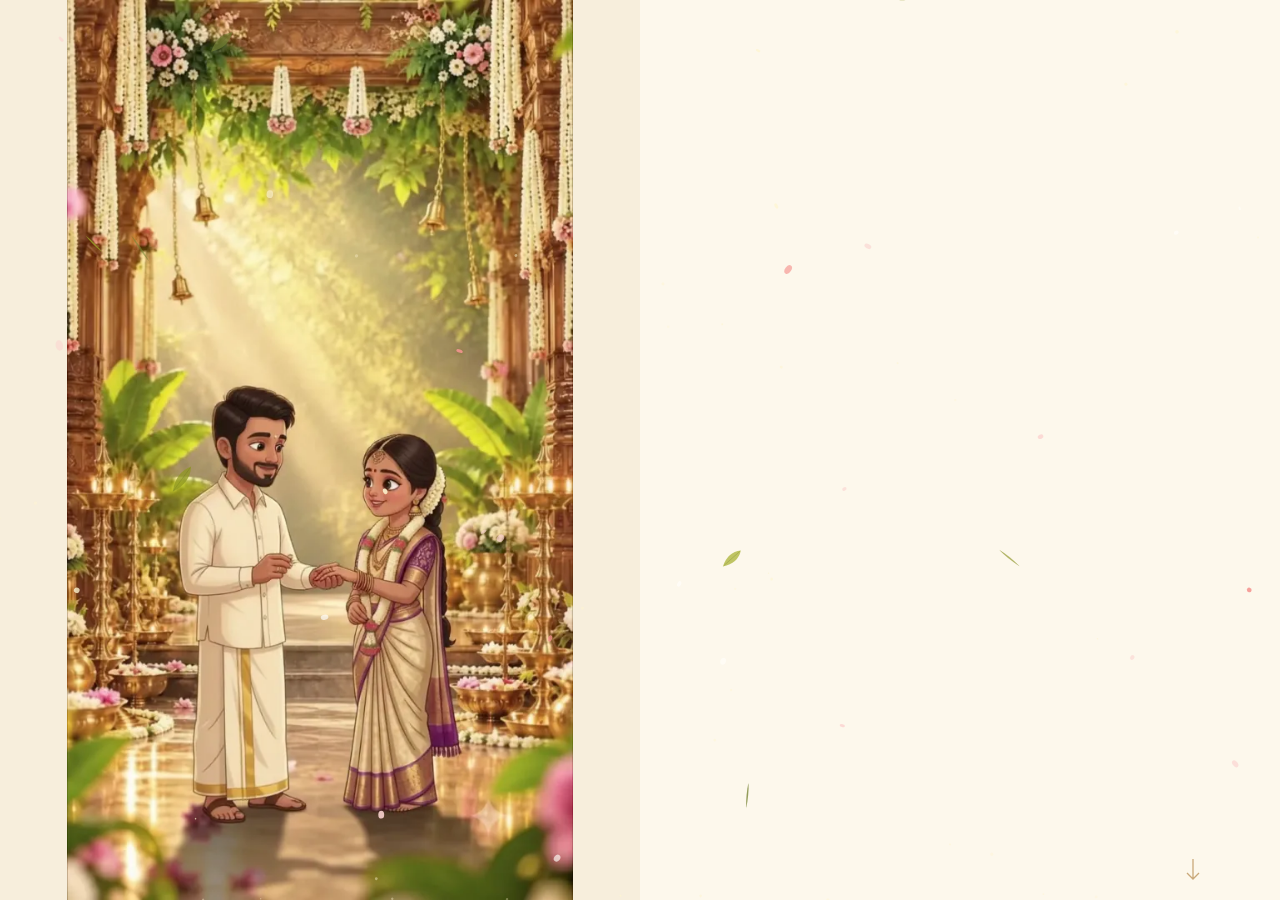
==== commit 2abd8af0: "feat: the film leads, the shade and names follow, and the whole set goes light THE OPENING IS A FILM" ====
--- a/index.html
+++ b/index.html
@@ -8,12 +8,16 @@
 <meta name="description" content="The engagement of Dr. Sasidharan S and Dr. Abinaya M. Sunday, 15 November 2026, Amman Sakthi Mahal, Thiruvarur.">
 <meta property="og:title" content="Dr. Sasidharan &amp; Dr. Abinaya — Engagement">
 <meta property="og:description" content="Sunday, 15 November 2026 · Amman Sakthi Mahal, Thiruvarur.">
-<meta property="og:image" content="assets/images/mandapam-open.webp">
+<meta property="og:image" content="assets/video/opening-poster.webp">
 <meta property="og:type" content="website">
 <link rel="preconnect" href="https://fonts.googleapis.com">
 <link rel="preconnect" href="https://fonts.gstatic.com" crossorigin>
-<link rel="stylesheet" href="https://fonts.googleapis.com/css2?family=Cormorant+Garamond:ital,wght@0,300;0,400;0,500;1,300;1,400&family=Pinyon+Script&family=Jost:wght@200;300;400;500&family=Noto+Serif+Tamil:wght@400&display=swap">
-<link rel="preload" as="image" href="assets/images/mandapam-open.webp" type="image/webp">
+<link rel="stylesheet" href="https://fonts.googleapis.com/css2?family=Outfit:wght@200;300;400;500&family=Cormorant+Garamond:ital,wght@0,300;1,300;1,400&family=Noto+Sans+Tamil:wght@300;400&display=swap">
+<!-- the poster is what fills the screen while the film buffers, so it has
+     to beat the film to the paint. The film itself is NOT preloaded here:
+     `as="video"` is not a preload destination any browser accepts, and the
+     <video preload="auto"> attribute is the thing that actually does it. -->
+<link rel="preload" as="image" href="assets/video/opening-poster.webp" type="image/webp">
 <style>
 /* ═══════════════════════════════════════════════════════════════════════
    SASIDHARAN & ABINAYA — ENGAGEMENT
@@ -50,6 +54,19 @@
   --blossom:#F59591;      /* the pink in the garlands, under 3%         */
   --blossom-deep:#C2586A;
 
+  /* ── THE ROSES ───────────────────────────────────────────────────────
+     Read off the client's own decor photograph — the brass Nandi among
+     roses, tuberose and foliage. That frame is mostly green and brass,
+     which the palette already had; what it had NOT got was the red. The
+     roses are 5.8% of it, and a 5.8% colour used sparingly is what stops
+     a scheme of gold and leaf reading as flat.
+
+     On paper: rose 4.1:1 (display sizes only), rose-deep 6.9:1,
+     crimson 9.5:1 — both of the latter carry text at any size. */
+  --rose:#C2566B;         /* the pink roses in the brass bowl           */
+  --rose-deep:#9B2F45;    /* the deep red ones, able to carry text      */
+  --crimson:#7E1B2E;      /* their shadow                               */
+
   /* ── TYPE ON THE PHOTOGRAPH ──────────────────────────────────────────
      An olive-bronze that "matched the background" was the problem, not
      the solution. The band the names cross runs from L=0.06 to L=0.89 —
@@ -67,15 +84,39 @@
   --rule:rgba(168,116,46,.34);
   --rule-soft:rgba(168,116,46,.18);
 
-  /* Cormorant at 300 is the whole identity — high contrast, wide
-     apertures, and it keeps its elegance at display size. Pinyon is the
-     calligraphic hand, used only for the word that joins their names. */
+  /* ── TWO FACES, MODERN AND LIGHT ─────────────────────────────────────
+     Four settings to get here. Cormorant 300 was too thin to hold the
+     page. Marcellus with Cinzel was handsome but Roman and antique — a
+     monument, not an invitation. Instrument Serif was modern but its
+     Didone stems are heavy, and at display size that reads as forceful
+     rather than fine. The brief is modern AND light, which rules out
+     every high-contrast serif: contrast means weight somewhere.
+
+     OUTFIT at 200 carries the display lines, and a geometric sans is the
+     one way to be large and genuinely light at the same time — the
+     stroke is a single even weight, so there is nothing thick anywhere
+     in the letter. Near-circular bowls, open apertures, a little
+     positive tracking to stop the thin strokes closing up. The small
+     capital lines take the same face at 400, because 200 at 9px would
+     disappear.
+
+     CORMORANT GARAMOND 300 ITALIC is the only other voice, and it only
+     ever speaks in italic: "are getting engaged", the sign-off, the
+     ampersand joining their names. A fine serif italic against a light
+     geometric sans is the contrast doing the work, rather than weight.
+
+     Two families. The Tamil is Noto Sans at 300 so it sits at the same
+     weight as everything around it. */
+  --f-display:'Outfit',-apple-system,'Segoe UI',Helvetica,sans-serif;
   --f-serif:'Cormorant Garamond',Georgia,'Times New Roman',serif;
-  --f-script:'Pinyon Script','Cormorant Garamond',cursive;
-  --f-ui:'Jost',-apple-system,'Segoe UI',Helvetica,sans-serif;
-  --f-tamil:'Noto Serif Tamil','Nirmala UI',serif;
+  --f-body:'Outfit',-apple-system,'Segoe UI',Helvetica,sans-serif;
+  --f-caps:'Outfit',-apple-system,'Segoe UI',Helvetica,sans-serif;
+  --f-script:'Cormorant Garamond',Georgia,serif;
+  --f-tamil:'Noto Sans Tamil','Nirmala UI',sans-serif;
 
   --ease:cubic-bezier(.16,1,.3,1);
+  /* for the words: a plain ease-out, no overshoot, nothing springy */
+  --ease-soft:cubic-bezier(.25,.46,.45,.94);
   --ease-io:cubic-bezier(.4,0,.2,1);
 
   --gut:max(24px,env(safe-area-inset-left,0px));
@@ -87,7 +128,7 @@
 body{
   margin:0; height:100%; overflow:hidden;
   background:var(--paper); color:var(--ink);
-  font-family:var(--f-ui); font-weight:300; line-height:1.7;
+  font-family:var(--f-body); font-weight:300; line-height:1.7;
   -webkit-font-smoothing:antialiased;
 }
 img{ display:block; max-width:100% }
@@ -162,17 +203,32 @@
    again. These numbers are chosen for the product, not for how they look
    written down — .55 over .52 leaves 22%, and at an image opacity of .44
    that is the .095 weight the type zone wants. */
+/* The ground is the client's own decor now — the brass Nandi among roses,
+   tuberose and foliage — and it is a far darker frame than the mandapam
+   was: median luminance .19 against .38, and its darkest pixels reach
+   zero. Re-measured against it, the budget barely moved, because both
+   images bottom out in near-black:
+
+      weight .11   ink 10.2:1   ink-soft 5.4:1   brass-deep 4.5:1
+      weight .14   ink  9.5:1   ink-soft 5.0:1   brass-deep 4.2:1
+      weight .18   ink  8.6:1   ink-soft 4.6:1   brass-deep 3.8:1  -- brass fails
+
+   brass-deep is the limiting colour, not the ink, so the type zone holds
+   at about .10. What HAS changed is the border: the ask was for the decor
+   around the words rather than a whitish page, so the edges now run at
+   .30 instead of .26 and the ramp between them is tighter. The photograph
+   is a frame; the middle is still paper. */
 .wash::after{
   content:""; position:absolute; inset:0;
   background:
-    /* the clean field the words stand in — weight .095, ink-soft 5.5:1 */
+    /* the clean field the words stand in — weight .097, brass-deep 4.6:1 */
     radial-gradient(92% 46% at 50% 44%,
-      rgba(253,248,236,.55) 0%, rgba(253,248,236,.50) 60%, rgba(253,248,236,.20) 100%),
-    /* and the bands top and bottom, where no word goes — weight .26 */
+      rgba(253,248,236,.56) 0%, rgba(253,248,236,.50) 60%, rgba(253,248,236,.14) 100%),
+    /* and the decor border, where no word goes — weight .30 */
     linear-gradient(180deg,
-      rgba(253,248,236,.26) 0%,  rgba(253,248,236,.44) 10%,
-      rgba(253,248,236,.52) 26%, rgba(253,248,236,.52) 74%,
-      rgba(253,248,236,.46) 92%, rgba(253,248,236,.30) 100%);
+      rgba(253,248,236,.20) 0%,  rgba(253,248,236,.38) 8%,
+      rgba(253,248,236,.50) 18%, rgba(253,248,236,.50) 80%,
+      rgba(253,248,236,.40) 92%, rgba(253,248,236,.20) 100%);
 }
 .wrap{ position:relative; z-index:2; width:100%; max-width:38rem; margin:0 auto }
 
@@ -202,11 +258,20 @@
 .pg--e .bg-art{ width:min(120vw,108vh); top:52% }
 
 /* ═══ PAGE ONE — THE MANDAPAM ══════════════════════════════════════════ */
-/* The photograph is 941x1672, which is very nearly a phone, so on a
-   portrait screen it simply covers. On a landscape one it cannot: filling
-   the width would throw away three fifths of its height and take the arch
-   and the lamps with it, so there the page splits and the picture stands
-   in its own column. */
+/* ── THE OPENING IS A FILM NOW ──────────────────────────────────────────
+   3.37 seconds of the couple at the mandapam, which plays once and then
+   holds on its last frame for as long as the page is open. It is not a
+   loop: a loop is wallpaper, and this is meant to happen once, the way
+   arriving somewhere happens once.
+
+   The source was 1920x1080 at 12 Mbps with an audio track — but the
+   animation inside it was 9:16, pillarboxed into the middle with hard
+   black bars either side. cropdetect agreed on crop=608:1080:656:0 across
+   all 99 frames, so the bars are gone and what is left is a true portrait
+   clip that covers a phone with nothing thrown away. Audio stripped (it
+   is muted anyway, and the page has its own music), re-encoded at CRF 27:
+   5.1 MB down to 326 KB, which matters when this is opened on mobile
+   data. */
 .pg--open{ padding:0; justify-content:flex-start }
 .open-art{ position:absolute; inset:0; z-index:0; overflow:hidden; background:var(--paper-warm) }
 /* The drift lives on a wrapper rather than on the plate itself, so the
@@ -216,18 +281,20 @@
   animation:artEnter 3.8s var(--ease-io) .1s both,
             artDrift 38s ease-in-out 4s infinite alternate backwards;
 }
+.open-art video,
 .open-art img{
   position:absolute; inset:0; width:100%; height:100%;
-  object-fit:cover; object-position:50% 42%;
-  opacity:0; animation:fade 3.6s var(--ease-io) .2s forwards;
+  object-fit:cover; object-position:50% 50%;
   transform:translateZ(0);
 }
-/* No second copy of the plate is laid over the first any more. Rotating a
-   duplicate is the only way to move foliage inside a flat photograph, but
-   wherever the duplicate's mask fades, two slightly offset copies of the
-   same picture blend together — and a double image reads as blur. The
-   plate stays single and sharp; the life comes from the leaves and petals
-   drifting in FRONT of it, which cost the picture nothing. */
+.open-art video{ opacity:0; animation:fade 1.2s var(--ease-io) .1s forwards }
+/* the clip's own last frame, standing in wherever the film cannot run —
+   reduced motion, a refused autoplay, a decode that fails. It is the
+   frame the film would have frozen on anyway, so nothing looks different
+   afterwards; it simply never moved. */
+.open-still{ opacity:0 }
+body.no-vid .open-art video{ display:none }
+body.no-vid .open-still{ animation:fade 1.6s var(--ease-io) .1s forwards }
 
 /* ── THE LIGHT THE NAMES STAND IN ───────────────────────────────────────
    This was a radial 54% wide centred on the middle of the frame. A name
@@ -237,24 +304,46 @@
    read, and no amount of halo on the glyphs was going to fix it: the
    veil has to be as wide as the line.
 
-   So it is a vertical wash now, edge to edge, heaviest at the top where
-   the words are and gone by two thirds down — which leaves the aisle,
-   the lamps and the garlands, the best part of the photograph, entirely
-   untouched. Over the band the names cross, it takes the darkest pixel
-   from L=0.12 to L=0.74. */
+   So it is a vertical wash, edge to edge, heaviest at the top where the
+   words are and gone by two thirds down — which leaves the aisle, the
+   lamps and the couple, the part worth watching, entirely untouched.
+
+   It is also LATE, and now it waits for the film rather than for a clock.
+   The clip runs its full 3.37s completely clean — no wash, no type —
+   and only once it has frozen does the shade come up over the held
+   frame, with the words arriving into it half a second behind. Three
+   beats in order, none of them overlapping: the film, the light, the
+   names. It is driven by the video's own `ended` event, so it stays in
+   step even if the clip is swapped for a longer one.
+
+   AND IT MUST NOT TOUCH THEIR FACES. A wash that covers the whole frame
+   washes the couple too, which is the one thing in the picture nobody
+   wants faded. Gridding the frame put his hair at 42% and both faces at
+   44–58%, so the shade is at full strength only while the words need it
+   and is gone by 47%.
+
+   Strength is measured against the clip, not the photograph that used to
+   be here: sampled across 13 frames of it, over the band the words now
+   occupy (6–34%), the darkest pixel sits at L=0.0023. At .86 that gives
+   ink 9.5:1, leaf-ink 5.9:1, brass-ink 5.1:1 and ink-soft 5.1:1 — all AA
+   against the worst pixel in the worst frame. */
 .open-veil{
   position:absolute; inset:0; z-index:1; pointer-events:none;
   background:
     linear-gradient(180deg,
       rgba(253,248,236,.90) 0%,
-      rgba(253,248,236,.86) 26%,
-      rgba(253,248,236,.80) 44%,
-      rgba(253,248,236,.46) 58%,
-      rgba(253,248,236,.12) 70%,
-      rgba(253,248,236,0)   80%),
-    radial-gradient(120% 40% at 50% 26%, rgba(255,253,248,.40) 0%, rgba(255,253,248,0) 100%);
-  opacity:0; animation:fade 2.4s var(--ease-io) .9s forwards;
-}
+      rgba(253,248,236,.88) 20%,
+      rgba(253,248,236,.86) 34%,   /* the words end here */
+      rgba(253,248,236,.72) 38%,
+      rgba(253,248,236,.34) 41%,   /* his hair starts at 42% */
+      rgba(253,248,236,.08) 44%,
+      rgba(253,248,236,0)   47%),  /* and both faces are clear from here */
+    radial-gradient(120% 30% at 50% 18%, rgba(255,253,248,.28) 0%, rgba(255,253,248,0) 100%);
+  /* a transition on a class, not a timed animation: the cue is the film
+     ending, and only the script knows when that is */
+  opacity:0; transition:opacity .8s var(--ease-io);
+}
+body.frozen .open-veil{ opacity:1 }
 /* and one slow pass of sunlight across the aisle, in the direction the
    rays already fall in the photograph */
 .open-ray{
@@ -268,54 +357,70 @@
    it is the one part of the frame carrying nothing. The names go there. */
 .open-words{
   position:relative; z-index:3; width:100%;
-  padding:clamp(13vh,17vh,20vh) var(--gut-r) 0 var(--gut);
+  /* Lifted twice. At 17vh the date line sat across the groom's head; at
+     10vh it cleared him, but the shade behind it still reached his face.
+     Gridding the frame put his hair at 42% and both faces at 44–58%, so
+     the shade has to be gone by 42% — which means the words have to be
+     finished by 34%. At 7vh the block runs 6%–34% and the ramp has room. */
+  padding:clamp(5vh,7vh,10vh) var(--gut-r) 0 var(--gut);
   /* a halo of the paper's own colour rather than a dark bar: dark type on
      a bright photograph needs light behind it, not shade. The veil now
      carries the contrast, so this is only here to keep an edge crisp
      where a glyph happens to fall across a bright lamp. */
-  text-shadow:0 1px 3px rgba(255,253,248,.9), 0 0 18px rgba(255,253,248,.7);
+  text-shadow:0 1px 2px rgba(255,253,248,.85), 0 0 9px rgba(255,253,248,.5);
 }
 .eyebrow{
-  font-size:clamp(.54rem,2.8vw,.62rem); letter-spacing:.4em; text-transform:uppercase;
-  color:var(--brass-deep); margin:0 0 1rem;
+  font-family:var(--f-caps); font-weight:400;
+  font-size:clamp(.58rem,2.9vw,.66rem); letter-spacing:.3em; text-transform:uppercase;
+  color:var(--brass-ink); margin:0 0 1rem;
 }
 /* measured against the darkest pixel of the band each one crosses, with
    the veil applied — not against the average, which is what let a
    mid-olive pass review and then disappear on a phone */
-.open-words .eyebrow{ color:var(--ink-soft) }      /* 4.6:1 */
+.open-words .eyebrow{ color:var(--brass-ink) }     /* 5.1:1 */
 .open-words .tamil{   color:var(--leaf-ink) }      /* 5.4:1 */
 .open-words .names{   color:var(--ink) }           /* 8.7:1 */
 .open-words .names i{ color:var(--brass-ink) }     /* 4.7:1, at 22px+ */
+/* The ampersand is markup, not a split word, so nothing was holding it
+   back: it sat on the moving film from the first frame while every other
+   part of the title waited. It was the one piece of the names arriving
+   early. It now waits with the rest, and lands between them. */
+.open-words .names i{ opacity:0 }
+body.named .open-words .names i{ animation:wordIn 1s var(--ease-soft) .4s both }
 .open-words .occ{     color:var(--brass-ink) }     /* 4.7:1 */
-.open-words .when{    color:var(--ink-soft) }      /* 4.6:1 */
+.open-words .when{    color:var(--ink) }           /* 9.5:1 */
 .tamil{ font-family:var(--f-tamil); letter-spacing:normal; font-size:.92em; color:var(--leaf-deep) }
 .names{
-  font-family:var(--f-serif); font-weight:300;
-  font-size:clamp(2.6rem,13.5vw,4.4rem); line-height:1.02; letter-spacing:.01em;
+  font-family:var(--f-display); font-weight:200;
+  /* Outfit sets wide: at 12.8vw "Dr. Sasidharan" filled 325px of a 327px
+     line box, which is not a margin, it is a coincidence. 11.2vw puts it
+     at 285px and leaves room for a longer name. */
+  font-size:clamp(2.2rem,11.2vw,3.8rem); line-height:1.14; letter-spacing:.015em;
   color:var(--ink); margin:0;
 }
 .names i{
-  display:block; font-family:var(--f-script); font-style:normal;
-  font-size:.44em; letter-spacing:.02em; color:var(--brass);
-  margin:.04em 0; line-height:1;
+  display:block; font-family:var(--f-script); font-style:italic;
+  font-size:.46em; letter-spacing:0; color:var(--brass);
+  margin:.02em 0; line-height:1;
 }
 .occ{
-  font-family:var(--f-serif); font-style:italic; font-weight:300;
-  font-size:clamp(1rem,4.6vw,1.25rem); color:var(--brass-deep); margin:.55rem 0 0;
+  font-family:var(--f-serif); font-style:italic; font-weight:400;
+  font-size:clamp(1.14rem,5.1vw,1.4rem); color:var(--brass-deep); margin:.6rem 0 0;
 }
 .when{
-  font-size:clamp(.58rem,2.9vw,.66rem); letter-spacing:.3em; text-transform:uppercase;
+  font-family:var(--f-caps); font-weight:400;
+  font-size:clamp(.6rem,2.9vw,.68rem); letter-spacing:.24em; text-transform:uppercase;
   color:var(--ink-soft); margin:.75rem 0 0;
 }
 
 /* ═══ TYPE ═════════════════════════════════════════════════════════════ */
 .pg h2{
-  font-family:var(--f-serif); font-weight:300;
-  font-size:clamp(2rem,8.6vw,3rem); line-height:1.12; letter-spacing:.01em;
+  font-family:var(--f-display); font-weight:200;
+  font-size:clamp(1.98rem,8.4vw,2.95rem); line-height:1.2; letter-spacing:.012em;
   color:var(--ink); margin:.5rem 0 0; text-wrap:balance;
 }
-.pg h2 em{ font-style:italic; color:var(--brass-deep) }
-.copy{ color:var(--ink-soft); font-size:clamp(.94rem,3.8vw,1.04rem); max-width:34ch; margin:1.1rem auto 0 }
+.pg h2 em{ font-family:var(--f-serif); font-style:italic; font-weight:400; font-size:1.1em; color:var(--brass-deep) }
+.copy{ color:var(--ink); font-size:clamp(1.04rem,4.2vw,1.16rem); font-weight:500; max-width:34ch; margin:1.1rem auto 0 }
 
 /* ── the rings ───────────────────────────────────────────────────────
    The engagement itself, drawn rather than photographed: two bands that
@@ -346,7 +451,7 @@
    finish. Same 1.7s, read as a gesture instead of a flicker. */
 .orn{ display:block; width:clamp(132px,40vw,210px); height:22px; margin:1.2rem auto; overflow:visible }
 .orn line,.orn path{ fill:none; stroke:var(--brass); stroke-width:1; stroke-dasharray:320; stroke-dashoffset:320 }
-.orn .lit{ stroke:var(--gold); stroke-width:1.2 }
+.orn .lit{ stroke:var(--rose); stroke-width:1.2 }
 .on-view .orn line{ animation:draw 1.5s var(--ease-io) .2s forwards }
 .on-view .orn .lit{ animation:draw 1.2s var(--ease-io) .95s forwards }
 .on-view .orn .lit:nth-of-type(2){ animation-delay:1.15s }
@@ -372,14 +477,20 @@
   display:inline-block; white-space:pre-wrap; opacity:0;
   transform-origin:50% 100%; backface-visibility:hidden;
 }
-.on-view .w,
+/* `:not(.pg--open)` is load-bearing. The opening section carries
+   [data-view] like every other page, so the observer marks it on-view the
+   instant it is on screen — which is at load. Without the exclusion, the
+   opening's words matched `.on-view .w` and animated in at ~300ms, over
+   the running film, and `body.named` decided nothing at all. The opening
+   waits for the freeze; every other page waits for the scroll. */
+.on-view:not(.pg--open) .w,
 body.named .open-words .w{
-  animation:wordIn 1.15s var(--ease) both;
-  animation-delay:calc(var(--d,0ms) + var(--wi,0) * var(--st,52ms));
+  animation:wordIn 1s var(--ease-soft) both;
+  animation-delay:calc(var(--d,0ms) + var(--wi,0) * var(--st,48ms));
 }
 /* long runs of prose get a tighter gap than display lines */
-.copy .w,.addr .w,.sign .w,.fam p .w{ --st:26ms }
-.eyebrow .w,.when .w,.mid .w,.rel .w,.foot .w{ --st:20ms }
+.copy .w,.addr .w,.sign .w,.fam p .w{ --st:24ms }
+.eyebrow .w,.when .w,.mid .w,.rel .w,.foot .w{ --st:18ms }
 
 [rv]{
   opacity:0; transform:translate3d(0,28px,0) scale(.986);
@@ -404,10 +515,10 @@
   box-shadow:0 14px 34px -24px rgba(90,60,20,.5);
   padding:clamp(1.2rem,4.6vw,1.8rem) 1rem;
 }
-.fam h3{ font-family:var(--f-serif); font-weight:400; font-size:1.34rem; color:var(--brass-deep); margin:0 }
-.fam .rel{ font-size:.5rem; letter-spacing:.3em; text-transform:uppercase; color:var(--leaf-deep); margin:.45rem 0 .95rem }
-.fam p{ font-family:var(--f-serif); font-size:clamp(1.04rem,4.2vw,1.2rem); color:var(--ink); margin:0; line-height:1.55 }
-.fam .amp{ font-family:var(--f-script); color:var(--brass); font-size:1.15em; margin:.1rem 0 }
+.fam h3{ font-family:var(--f-display); font-weight:300; font-size:1.3rem; letter-spacing:.012em; color:var(--brass-deep); margin:0 }
+.fam .rel{ font-family:var(--f-caps); font-size:.52rem; letter-spacing:.24em; text-transform:uppercase; color:var(--rose-deep); margin:.45rem 0 .95rem }
+.fam p{ font-family:var(--f-body); font-weight:300; font-size:clamp(.97rem,3.9vw,1.08rem); color:var(--ink); margin:0; line-height:1.6 }
+.fam .amp{ font-family:var(--f-script); font-style:italic; color:var(--rose-deep); font-size:1.2em; margin:.1rem 0 }
 
 /* ═══ THE CEREMONY ═════════════════════════════════════════════════════ */
 .card{
@@ -417,10 +528,10 @@
   padding:clamp(1.4rem,5.4vw,2.2rem) clamp(1rem,5vw,2rem);
   margin-top:1.5rem;
 }
-.card .vn{ font-family:var(--f-serif); font-weight:400; font-size:clamp(1.55rem,7vw,2.05rem); color:var(--brass-deep); margin:0 }
-.card .big{ font-family:var(--f-serif); font-size:clamp(1.22rem,5.4vw,1.58rem); color:var(--ink); margin:.85rem 0 0 }
-.card .mid{ font-size:clamp(.72rem,3.2vw,.82rem); letter-spacing:.26em; text-transform:uppercase; color:var(--leaf-deep); margin:.5rem 0 0 }
-.card .addr{ font-family:var(--f-serif); font-size:clamp(1rem,4.1vw,1.14rem); color:var(--ink-soft); line-height:1.6; margin:1rem 0 0 }
+.card .vn{ font-family:var(--f-display); font-weight:300; font-size:clamp(1.5rem,6.7vw,1.98rem); letter-spacing:.012em; color:var(--brass-deep); margin:0 }
+.card .big{ font-family:var(--f-body); font-weight:300; font-size:clamp(1.1rem,4.7vw,1.36rem); color:var(--ink); margin:.85rem 0 0 }
+.card .mid{ font-family:var(--f-caps); font-size:clamp(.7rem,3.1vw,.8rem); letter-spacing:.2em; text-transform:uppercase; color:var(--leaf-deep); margin:.5rem 0 0 }
+.card .addr{ font-family:var(--f-body); font-weight:300; font-size:clamp(.95rem,3.8vw,1.05rem); color:var(--ink-soft); line-height:1.65; margin:1rem 0 0 }
 
 .cd{
   display:grid; grid-template-columns:repeat(4,1fr); gap:1px;
@@ -433,13 +544,13 @@
   font-size:clamp(1.55rem,7vw,2.2rem); line-height:1; color:var(--brass-deep);
   font-variant-numeric:tabular-nums;
 }
-.cd span{ display:block; font-size:.44rem; letter-spacing:.24em; text-transform:uppercase; color:var(--ink-soft); margin-top:.42rem }
+.cd span{ display:block; font-family:var(--f-caps); font-size:.46rem; letter-spacing:.18em; text-transform:uppercase; color:var(--ink-soft); margin-top:.42rem }
 
 .acts{ display:flex; flex-wrap:wrap; gap:.7rem; justify-content:center; margin-top:1.5rem }
 .act{
   display:inline-flex; align-items:center; gap:.5rem;
   padding:.85rem 1.5rem; border:1px solid var(--rule); border-radius:999px;
-  font-size:.58rem; letter-spacing:.22em; text-transform:uppercase; color:var(--brass-deep);
+  font-family:var(--f-caps); font-size:.58rem; letter-spacing:.18em; text-transform:uppercase; color:var(--brass-deep);
   background:var(--white);
   transition:background .4s,border-color .4s,color .4s,transform .4s var(--ease);
 }
@@ -448,15 +559,15 @@
 .act svg{ width:13px; height:13px; fill:none; stroke:currentColor; stroke-width:1.6; flex:none }
 
 /* ═══ CLOSING ══════════════════════════════════════════════════════════ */
-.sign{ font-family:var(--f-serif); font-style:italic; font-size:clamp(1.06rem,4.5vw,1.3rem); color:var(--brass-deep); margin:1.4rem auto 0; max-width:30ch }
-.endnames{ font-family:var(--f-serif); font-weight:300; font-size:clamp(2rem,9vw,3rem); color:var(--ink); margin:.6rem 0 0; line-height:1.1 }
-.endnames i{ display:block; font-family:var(--f-script); font-style:normal; font-size:.54em; color:var(--brass); margin:.04em 0; line-height:1.1 }
+.sign{ font-family:var(--f-serif); font-style:italic; font-weight:400; font-size:clamp(1.16rem,4.9vw,1.42rem); color:var(--rose-deep); margin:1.4rem auto 0; max-width:30ch }
+.endnames{ font-family:var(--f-display); font-weight:200; font-size:clamp(2.05rem,9vw,3.05rem); color:var(--ink); margin:.6rem 0 0; line-height:1.18; letter-spacing:.015em }
+.endnames i{ display:block; font-family:var(--f-script); font-style:italic; font-size:.56em; color:var(--rose-deep); margin:.02em 0; line-height:1.1 }
 .hash{
   display:inline-block; margin-top:1.3rem; padding:.62rem 1.5rem;
-  border:1px solid var(--rule); border-radius:999px; background:var(--white);
-  font-size:.6rem; letter-spacing:.26em; text-transform:uppercase; color:var(--brass-deep);
-}
-.foot{ margin-top:2rem; font-size:.5rem; letter-spacing:.3em; text-transform:uppercase; color:var(--ink-soft) }
+  border:1px solid rgba(155,47,69,.38); border-radius:999px; background:var(--white);
+  font-family:var(--f-caps); font-size:.6rem; letter-spacing:.2em; text-transform:uppercase; color:var(--rose-deep);
+}
+.foot{ margin-top:2rem; font-family:var(--f-caps); font-size:.52rem; letter-spacing:.24em; text-transform:uppercase; color:var(--ink-soft) }
 
 /* ═══ CHROME ═══════════════════════════════════════════════════════════ */
 .cue{
@@ -505,12 +616,23 @@
   82%  { opacity:0; transform:translate3d(26%,0,0) }
   100% { opacity:0; transform:translate3d(26%,0,0) }
 }
-/* a word hinges up off the foot of its own line. No filter: blur here —
-   it is the one property in this animation that cannot be composited,
-   and sixty words arriving in sequence made that the whole cost. */
+/* Mostly a fade now, with just enough rise to give it a direction.
+   It used to hinge 48 degrees about the baseline, which read as a
+   mechanism rather than an arrival — at display size a word that tips
+   that far draws attention to the trick. The turn is down to 14 degrees
+   and the lift to a third of what it was, the opacity runs the whole
+   length of the keyframe instead of finishing at 60%, and the curve is
+   a plain ease-out with no overshoot. Still transform and opacity only,
+   so it stays composited. */
+/* The opacity is DONE by 45%; only the movement runs the full length.
+   Fading across the whole keyframe left every word sitting half-there for
+   most of its arrival, and with a stagger on top the line never looked
+   solid — "too faded" is exactly right. Now each word reaches full
+   strength early and simply finishes settling, which keeps the movement
+   smooth without ever showing weak type. */
 @keyframes wordIn{
-  from{ opacity:0; transform:translate3d(0,.62em,0) rotateX(-48deg) scale(.965) }
-  60% { opacity:1 }
+  from{ opacity:0; transform:translate3d(0,.26em,0) rotateX(-12deg) scale(.992) }
+  45% { opacity:1 }
   to  { opacity:1; transform:translate3d(0,0,0) rotateX(0deg) scale(1) }
 }
 /* each page's ground moves a little, so five crops of one photograph
@@ -531,7 +653,11 @@
 @media (min-width:820px) and (min-aspect-ratio:1/1){
   .pg--open{ display:grid; grid-template-columns:1fr 1fr; align-items:stretch; padding:0 }
   .open-art{ position:relative; inset:auto; grid-column:1; height:100svh }
-  .open-art img{ object-position:50% 46% }
+  /* the clip is 9:16 and this column is about 4:5, so covering it would
+     cut the couple off at the ankles. Contained, the whole frame survives
+     and the paper it sits on is the page's own. */
+  .open-art video,.open-art img{ object-fit:contain; object-position:50% 50% }
+  .open-art{ background:var(--paper-warm) }
   .open-art::after{
     background:linear-gradient(90deg, rgba(253,248,236,0) 62%, rgba(253,248,236,.9) 94%, var(--paper) 100%);
   }
@@ -548,7 +674,9 @@
 /* ═══ REDUCED MOTION ═══════════════════════════════════════════════════ */
 @media (prefers-reduced-motion:reduce){
   .art-move{ animation:none !important }
-  .open-art img{ animation:none !important; opacity:1; transform:none }
+  .open-art img,.open-art video{ animation:none !important; transform:none }
+  .open-still{ opacity:1 !important }
+  .open-art video{ display:none }
   .wash img,.on-view .wash img{ animation:none !important; transform:none }
   .bg-art{ opacity:1; transition:none }
   .bg-art svg{ animation:none !important; transform:none }
@@ -557,7 +685,8 @@
   .open-veil{ animation:none !important; opacity:1 }
   .open-ray{ display:none }
   #air{ display:none }
-  .w{ opacity:1 !important }
+  .w,.open-words .names i{ opacity:1 !important }
+  body.named .open-words .names i{ animation:none !important }
   .on-view .w, body.named .open-words .w{ animation:none !important }
   [rv],.pg--open [rv]{ opacity:1 !important; transform:none !important; transition:none }
   .orn line,.orn path{ stroke-dashoffset:0 }
@@ -650,8 +779,19 @@
   <section class="pg pg--open" data-view>
     <div class="open-art">
       <div class="art-move">
-        <img src="assets/images/mandapam-open.webp"
-             alt="The engagement mandapam at Amman Sakthi Mahal — a carved arch hung with jasmine garlands and brass bells, banana leaves and lit lamps either side of the aisle"
+        <!-- plays once and holds; never loops. muted + playsinline are what
+             let it start at all on a phone, and autoplay is refused often
+             enough that the still below is not a nicety. -->
+        <video id="vid" preload="auto" autoplay muted playsinline
+               poster="assets/video/opening-poster.webp" aria-hidden="true">
+          <source src="assets/video/opening.mp4" type="video/mp4">
+        </video>
+        <!-- the same file the <video> uses as its poster, deliberately: the
+             browser fetches it once and reuses it, where a second still
+             would have been 79 KB downloaded by everybody for a case that
+             almost never happens. -->
+        <img class="open-still" src="assets/video/opening-poster.webp"
+             alt="An illustrated couple at the mandapam, exchanging rings beneath a carved arch hung with jasmine garlands and brass bells, lamps lit either side"
              fetchpriority="high">
       </div>
     </div>
@@ -661,9 +801,9 @@
     <div class="open-words">
       <p class="eyebrow" data-split data-delay="120">Nitchayathartham &middot; <span class="tamil">நிச்சயதார்த்தம்</span></p>
       <h1 class="names">
-        <span data-split data-delay="300">Sasidharan</span>
+        <span data-split data-delay="300">Dr. Sasidharan</span>
         <i>&amp;</i>
-        <span data-split data-delay="760">Abinaya</span>
+        <span data-split data-delay="820">Dr. Abinaya</span>
       </h1>
       <p class="occ" data-split data-delay="1180">are getting engaged</p>
       <p class="when" data-split data-delay="1480">Sunday &middot; 15 November 2026</p>
@@ -674,7 +814,7 @@
 
   <!-- ═══ TWO · THE FAMILIES ════════════════════════════════════════════ -->
   <section class="pg pg--b" data-view>
-    <div class="wash" aria-hidden="true"><img src="assets/images/mandapam-open.webp" alt="" loading="lazy" style="--wp:46% 26%"></div>
+    <div class="wash" aria-hidden="true"><img src="assets/images/theme-decor.webp" alt="" loading="lazy" style="--wp:30% 30%"></div>
     <div class="bg-art" aria-hidden="true"><svg viewBox="0 0 400 400"><use href="#kolam"/></svg></div>
     <div class="wrap">
       <p class="eyebrow" data-split data-delay="120">With great joy</p>
@@ -708,7 +848,7 @@
 
   <!-- ═══ THREE · THE CEREMONY ══════════════════════════════════════════ -->
   <section class="pg pg--c" data-view>
-    <div class="wash" aria-hidden="true"><img src="assets/images/mandapam-open.webp" alt="" loading="lazy" style="--wp:54% 62%"></div>
+    <div class="wash" aria-hidden="true"><img src="assets/images/theme-decor.webp" alt="" loading="lazy" style="--wp:58% 46%"></div>
     <div class="bg-art" aria-hidden="true"><svg viewBox="0 0 400 400"><use href="#kolam"/></svg></div>
     <div class="wrap">
       <p class="eyebrow" data-split data-delay="120">Nitchayathartham &middot; <span class="tamil">நிச்சயதார்த்தம்</span></p>
@@ -747,7 +887,7 @@
 
   <!-- ═══ FOUR · THE BLESSING ═══════════════════════════════════════════ -->
   <section class="pg pg--d" data-view>
-    <div class="wash" aria-hidden="true"><img src="assets/images/mandapam-open.webp" alt="" loading="lazy" style="--wp:50% 40%"></div>
+    <div class="wash" aria-hidden="true"><img src="assets/images/theme-decor.webp" alt="" loading="lazy" style="--wp:44% 72%"></div>
     <div class="bg-art" aria-hidden="true"><svg viewBox="0 0 400 400"><use href="#kolam"/></svg></div>
     <div class="wrap">
       <svg class="rings" viewBox="0 0 230 128" role="img" aria-label="Two engagement rings">
@@ -788,7 +928,7 @@
     <!-- the close is the one page that leaves the mandapam behind: rings on
          a gold plate among jasmine, lotus and a kuthuvilakku. Same wash, same
          weights — worst pixel, ink reads 10.2:1 and the small caps 5.4:1. -->
-    <div class="wash" aria-hidden="true"><img src="assets/images/rings-close.webp" alt="" loading="lazy" style="--wp:46% 56%"></div>
+    <div class="wash" aria-hidden="true"><img src="assets/images/theme-decor.webp" alt="" loading="lazy" style="--wp:52% 64%"></div>
     <div class="bg-art" aria-hidden="true"><svg viewBox="0 0 400 400"><use href="#kolam"/></svg></div>
     <div class="wrap">
       <p class="eyebrow" data-split data-delay="120">With your blessings, a new chapter begins</p>
@@ -881,22 +1021,174 @@
      The order the client asked for: the photograph settles first, then
      the air comes alive, and only then the names. Each step waits for the
      one before it rather than all starting at once. */
-  var ART_IN = reduce ? 0 : 1500;   // the plate has arrived
+  var ART_IN = reduce ? 0 : 1500;   // the film is under way
   var AIR_IN = reduce ? 0 :  700;   // leaves and petals lift
 
   function after(ms){ return new Promise(function(r){ setTimeout(r, ms); }); }
+
+  /* ── THE FILM ──────────────────────────────────────────────────────────
+     It plays once and holds on its last frame. A paused <video> keeps that
+     frame on screen by itself, so "freeze" costs nothing — but pause() is
+     called anyway, because a running decoder on a page nobody is looking
+     at any more is just battery.
+
+     The waiting state is the POSTER, which is the clip's own first frame,
+     and that is what makes the rest of this simple. A <video> shows its
+     poster until playback actually begins, so a slow network, a refused
+     autoplay and a tab opened in the background all look the same: the
+     opening frame, held, exactly as if the film had not started yet. When
+     it does start it starts on that same frame, so nothing jumps.
+
+     An earlier version guessed instead — a 2.6s timer that swapped in a
+     still if the clip had not moved. In a background tab that fired and
+     THEN the video played, leaving the page showing the still with the
+     film running invisibly behind it. There is no timer now. Only two
+     things hide the film: reduced motion, and the media element telling
+     us outright that it failed. */
+  var vid = $("vid");
+  function noVid(){ document.body.classList.add("no-vid"); }
+
+  /* ── THE THREE BEATS ───────────────────────────────────────────────────
+     film → light → names, in that order and never overlapping. freeze()
+     is the hinge and it is idempotent, because several things can call
+     it and only the first should count.
+
+     The hard rule here: the names must appear. An invitation that never
+     says who is getting married because a video stalled is not a
+     degraded experience, it is a broken one. So every path that can stop
+     the film from ending has a way out — a refused autoplay freezes
+     early (we know it is not coming), and a cap catches everything else:
+     a stall, a dead connection, a codec the device will not take. */
+  /* The shade and the words arrive together. At 480ms the light landed as
+     its own separate beat and the page read as "shaded, and then written
+     on" — the shading drew attention to itself. At 90ms, with the veil's
+     own fade shortened to match, the two are one movement. */
+  var SHADE_TO_NAMES = reduce ? 0 :   90;  // the light and the words, together
+  var STALL_WAIT     = reduce ? 0 : 2600;  // frames stopped coming
+  var REFUSED_WAIT   = reduce ? 0 : 1100;  // autoplay said no, in full view
+  var FREEZE_CAP     = reduce ? 0 : 6000;  // it never started at all
+
+  var onFreeze = [];
+  function freeze(){
+    if (document.body.classList.contains("frozen")) return;
+    document.body.classList.add("frozen");
+    nameThem(SHADE_TO_NAMES);
+    while (onFreeze.length) onFreeze.shift()();
+  }
+  /* register work for the freeze, running it at once if that moment has
+     already been and gone — the reduced-motion path freezes synchronously,
+     before most of this script has even been read */
+  function atFreeze(fn){
+    if (document.body.classList.contains("frozen")) fn();
+    else onFreeze.push(fn);
+  }
+
+  if (reduce || !vid){
+    noVid();
+    if (vid){ vid.removeAttribute("autoplay"); vid.preload = "none"; }
+    freeze();
+  } else {
+    /* ── NOTHING MAY CUT ACROSS A RUNNING FILM ──────────────────────────
+       The giving-up timers below exist so a film that never arrives
+       cannot strand the names. The rule they must obey is that a film
+       which IS running outranks every one of them: while frames are
+       going by, the only thing allowed to freeze the page is `ended`.
+
+       Getting that wrong is what put the names over the moving picture.
+       A refused autoplay armed a 1.1s timer; a tap before that timer
+       fired started the film after all; the timer was never cancelled
+       and brought the shade and the names up on top of it. So every
+       timer here is held in a variable and cleared the moment a frame
+       is shown — `stand(null)` — and nothing is ever scheduled with a
+       bare setTimeout. */
+    var giveUp = null;
+    /* Outside stand(), deliberately. Declared inside, every re-arm reset
+       it to -1, `currentTime > -0.95` was then always true, and the
+       watchdog would have re-armed forever without ever freezing — the
+       opposite failure to the one it was added to fix. */
+    var mark = -1;
+    function stand(ms){                 /* arm, re-arm, or stand down */
+      clearTimeout(giveUp);
+      giveUp = null;
+      if (ms === null){ mark = -1; return; }
+      giveUp = setTimeout(function(){
+        /* a tab in the background is not a stall — the browser paused
+           the decoder on purpose. Wait for it to be looked at. */
+        if (document.hidden){ stand(ms); return; }
+        /* Still running? Let it run — but ARM AGAIN. Returning here
+           without re-arming was a hang: a stream that stalls while still
+           reporting paused=false stops sending timeupdate, so nothing
+           would ever have re-armed the watchdog and the names would have
+           waited forever. Progress is judged by the clock moving, not by
+           the paused flag, which is the only honest test. */
+        if (!vid.ended && vid.currentTime > mark + 0.05){
+          mark = vid.currentTime;
+          stand(ms);
+          return;
+        }
+        freeze();
+      }, ms);
+    }
+
+    vid.addEventListener("ended", function(){ stand(null); vid.pause(); freeze(); });
+    /* A frame has been shown. Any plan to give up is off, and from here
+       the watchdog follows the film's own progress instead of the clock. */
+    vid.addEventListener("playing", function(){
+      document.body.classList.remove("no-vid");
+      stand(STALL_WAIT);
+    });
+    vid.addEventListener("timeupdate", function(){
+      if (!vid.ended) stand(STALL_WAIT);        /* still moving — push it out */
+    });
+    vid.addEventListener("error", function(){ stand(null); noVid(); freeze(); });
+
+    var p = vid.play();
+    /* A rejection is autoplay being refused — low power mode, data saver,
+       some in-app browsers. An ordinary outcome, not an error: the poster
+       is already the first frame, so the page simply stays on it.
+
+       A page that loaded while its tab was in the background has autoplay
+       refused for that reason alone, and treating that as final would
+       mean the guest opens the tab to find the film already over before
+       it started. So a refusal made unseen is not acted on: wait for
+       first sight and ask again. Only a refusal in full view is final —
+       and even then `stand` checks once more before it fires, because a
+       tap may have started the film in the meantime. */
+    if (p && p.catch) p.catch(function(){
+      if (document.hidden){
+        document.addEventListener("visibilitychange", function once(){
+          if (document.hidden) return;
+          document.removeEventListener("visibilitychange", once);
+          var q = vid.play();
+          if (q && q.catch) q.catch(function(){ stand(REFUSED_WAIT); });
+        });
+      } else {
+        stand(REFUSED_WAIT);
+      }
+    });
+    stand(FREEZE_CAP);   /* it never started at all */
+  }
 
   setTimeout(function(){ document.body.classList.add("lively"); }, ART_IN);
 
   /* The names wait for the fonts as well as for their cue. Cormorant at
      display size has very different metrics from the Georgia standing in
      for it, so a swap landing mid-animation reads as the whole line
-     jumping. Capped, so a font that never arrives cannot hold them back. */
-  var fonts = (document.fonts && document.fonts.ready) || Promise.resolve();
-  Promise.race([
-    Promise.all([ fonts.catch(function(){}), after(ART_IN + AIR_IN) ]),
-    after(ART_IN + AIR_IN + 2200)
-  ]).then(function(){ document.body.classList.add("named"); });
+     jumping. Capped, so a font that never arrives cannot hold them back.
+
+     A function declaration, so freeze() can call it from above — and the
+     font promise is read in here rather than closed over, because
+     freeze() may well run before the line that would have assigned it. */
+  var naming = false;
+  function nameThem(delay){
+    if (naming) return;
+    naming = true;
+    var fonts = (document.fonts && document.fonts.ready) || Promise.resolve();
+    Promise.race([
+      Promise.all([ fonts.catch(function(){}), after(delay) ]),
+      after(delay + 2200)
+    ]).then(function(){ document.body.classList.add("named"); });
+  }
 
   /* ═══ THE PAGES ═══════════════════════════════════════════════════════
      The deck scrolls inside its own box, so the observer watches that box
@@ -948,10 +1240,21 @@
     }, 180);
   }, { passive:true });
 
-  /* ═══ MUSIC — never autoplays ═════════════════════════════════════════
-     Browsers refuse sound until the page has been touched, so the first
-     tap or scroll is what offers it; after that the button owns it. */
-  var au = $("au"), on = false, asked = false;
+  /* ═══ MUSIC — on by default, as far as that is allowed ════════════════
+     The ask was for sound by default, and this is as close to that as a
+     browser permits. Unmuted autoplay is blocked by Chrome, Safari and
+     Firefox alike until the page has been interacted with — it is a
+     platform rule, not a setting, and there is no flag or trick that
+     turns it off for a public page. (A muted track would be allowed;
+     muted music is not music.)
+
+     So: it ASKS immediately on load, which succeeds on a desktop browser
+     where the visitor has played media on the site before, and it asks
+     again on the first touch, scroll or key — which on a phone is almost
+     always the first flick. Nothing waits for the button; the button is
+     only there to turn it off, or to turn it on if every attempt was
+     refused. */
+  var au = $("au"), on = false, asked = false, hushed = false;
   function paint(){
     $("wv").style.display = on ? "" : "none";
     $("sl").style.display = on ? "none" : "";
@@ -964,19 +1267,40 @@
     var p = au.play();
     if (p && p.then) p.then(function(){ on = true; paint(); }, function(){ on = false; paint(); });
   }
+  /* Every early gesture is a fresh chance, not one shot — a refused
+     attempt must not burn the only try we had. But once the guest has
+     turned the music off themselves, that is the end of it: `hushed`
+     exists so the next tap anywhere does not start it up again, which is
+     what listening on every pointerdown would otherwise do. */
   function firstTouch(){
-    if (asked) return;
     asked = true;
-    play();
-  }
-  ["pointerdown","keydown"].forEach(function(ev){
-    document.addEventListener(ev, firstTouch, { once:true, passive:true });
+    if (!on && !hushed) play();
+    /* if autoplay was refused the film never ran either; a tap is a
+       gesture, so offer it the same chance — but only while the opening
+       still belongs to it */
+    if (vid && vid.paused && !vid.ended &&
+        !document.body.classList.contains("frozen")){
+      var q = vid.play();
+      if (q && q.catch) q.catch(function(){});
+    }
+  }
+  ["pointerdown","touchstart","keydown"].forEach(function(ev){
+    document.addEventListener(ev, firstTouch, { passive:true });
   });
-  deck.addEventListener("scroll", firstTouch, { once:true, passive:true });
+  deck.addEventListener("scroll", firstTouch, { passive:true });
+  document.addEventListener("visibilitychange", function(){
+    if (!document.hidden && asked && !on && !hushed) play();
+  });
+  /* The unprompted ask waits for the film to finish. Calling play() forces
+     the track to load, and 2 MB of music competing with 326 KB of video on
+     a slow connection would stutter the one thing the guest is actually
+     watching. Music arriving with the title is the better beat regardless. */
+  atFreeze(function(){ if (!on && !hushed) play(); });
   $("sound").addEventListener("click", function(e){
     e.stopPropagation();
     asked = true;
-    if (on){ au.pause(); on = false; paint(); } else play();
+    if (on){ au.pause(); on = false; hushed = true; paint(); }
+    else { hushed = false; play(); }
   });
   paint();
 
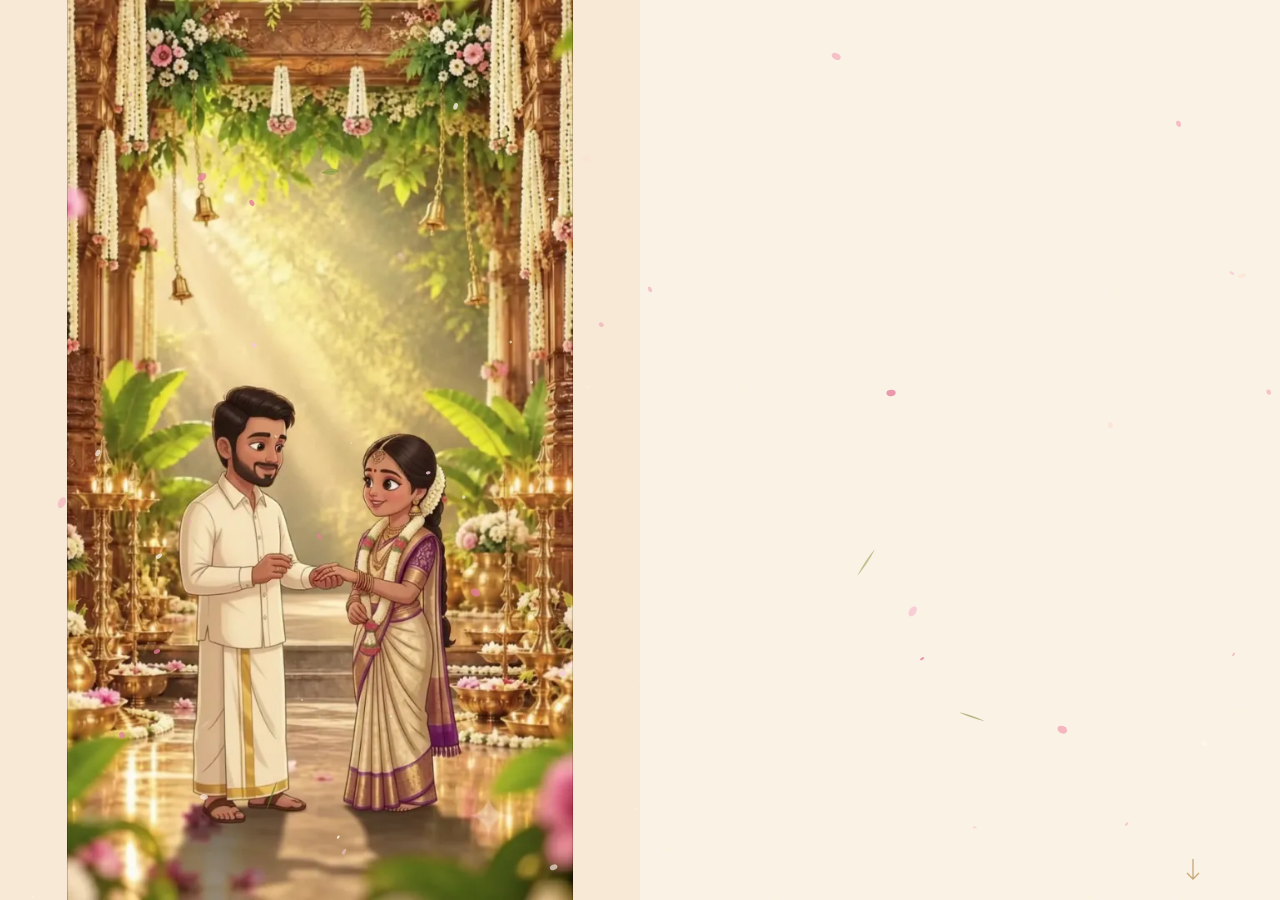
==== commit b6fd6dc1: "feat: a backdrop per page, per orientation, and nothing in a box on a phone EIGHT BACKDROPS, ONE PAI" ====
--- a/index.html
+++ b/index.html
@@ -37,16 +37,24 @@
      leaf at 13% and the blossom at under 3%. Those two are the colours to
      spend carefully. The paper is lifted above the picture's own lightest
      tone so the photograph always reads as the brightest thing on screen. */
-  --paper:#FDF8EC;        /* the page itself, a shade above the image   */
-  --paper-warm:#F7EEDC;   /* a second ground, for cards and bands       */
-  --white:#FFFDF8;
+  /* warmed to the cream these frames are printed on, #F4E1CC, so a
+     card reads as part of the paper rather than laid on top of it */
+  --paper:#FBF2E6;        /* the page itself                            */
+  --paper-warm:#F7E9D6;   /* a second ground, for cards and bands       */
+  --white:#FFFAF1;
   --cream:#FEF5D0;        /* the image's own highlight                  */
   --sand:#F9D597;         /* its light wash, 15% of the frame           */
   --gold:#D1A45C;         /* the dominant mid tone, a third of the frame*/
   --brass:#A8742E;
   --brass-deep:#8A5520;   /* lit brass out of the light — carries text  */
-  --ink:#3A2A14;          /* body copy                                  */
-  --ink-soft:#6A5230;
+  /* Warmed to the backdrops. #3A2A14 was a cool, almost olive brown,
+     correct on a gold mandapam and wrong on blush and rose — it sat
+     ON these pictures instead of in them. Cocoa belongs to the same
+     family as the silk and the lotus. On the backdrops' own cream,
+     #F4E1CC: cocoa 9.0:1, ink-soft 6.1:1, crimson 8.0:1,
+     rose-deep 5.7:1. */
+  --ink:#4A3524;          /* warm cocoa — body and headings             */
+  --ink-soft:#6B4A38;
   --leaf:#8F9721;         /* banana leaf, 13%                           */
   --leaf-deep:#5E6616;
   --leaf-ink:#4A5110;     /* the leaf taken down far enough to carry text*/
@@ -169,93 +177,112 @@
 }
 
 /* ═══ THE GROUND UNDER PAGES TWO TO FIVE ═══════════════════════════════
-   Every page after the first keeps the mandapam behind it. It used to be
-   papered down so hard that nothing of it survived and the pages read as
-   blank — the photograph sat at .24 under a scrim reaching .92, which
-   leaves about six percent of the picture showing.
-
-   The arithmetic that matters is one number: how much of the photograph
-   survives at any point on the page. Image at opacity O under a paper
-   scrim at alpha A leaves a weight of O x (1 - A). Measured against the
-   darkest pixel in the whole frame:
-
-      weight .12   ink 9.9:1   ink-soft 5.3:1   brass 4.4:1
-      weight .16   ink 9.0:1   ink-soft 4.8:1   brass 4.0:1
-      weight .26   ink 7.0:1   ink-soft 3.7:1   -- too far
-
-   So the page is built to two weights at once: about .11 across the band
-   the words occupy, and about .28 at the top and bottom edges, where no
-   type goes. The picture is plainly there; it is never where a word is.
-   The blur comes down from 3px to 1.4px as well — it was a smudge, and
-   now it is a photograph seen through morning light. */
+   Eight backdrops, one pair per page: a 9:16 for the phone and a 16:9
+   for a wide screen, chosen by aspect ratio rather than by width, so a
+   tablet held either way gets the right one. They are shown at full
+   strength — the weights-and-scrims arithmetic that used to live here is
+   gone, because these are not textures to hint at behind a page. */
 .wash{ position:absolute; inset:0; z-index:0; overflow:hidden; pointer-events:none }
+/* Full strength, no blur, no scrim. These are not textures to hint at
+   behind a page — they ARE the page, and each one is a frame built with
+   an empty middle for exactly this. The one exception is the rings, and
+   it is handled on its own below. */
 .wash img{
-  position:absolute; inset:-7%; width:114%; height:114%; object-fit:cover;
-  object-position:var(--wp,50% 42%);
-  opacity:.44; filter:blur(1.4px) saturate(.9); transform:translateZ(0);
-}
-/* each page drifts its own ground, slowly and in its own direction, so
-   five pages cut from one photograph never read as one still frame */
-.on-view .wash img{ animation:washDrift 46s ease-in-out infinite alternate backwards }
+  position:absolute; inset:0; width:100%; height:100%; object-fit:cover;
+  object-position:var(--wp,50% 50%); transform:translateZ(0);
+}
+.wash picture{ display:contents }
+/* No drift any more. It was there to stop five crops of ONE photograph
+   reading as one still frame; each page has its own picture now, so the
+   reason is gone — and drifting a frame walks its border off the edge of
+   the screen, which is the one thing a border must not do. */
 /* Two scrims stacked, and stacking multiplies what gets through: a .74
    radial over a .72 linear leaves 1 - .26 x .28 = 7% of the image, which
    on the first pass made the middle of every page read as blank paper
    again. These numbers are chosen for the product, not for how they look
    written down — .55 over .52 leaves 22%, and at an image opacity of .44
    that is the .095 weight the type zone wants. */
-/* The ground is the client's own decor now — the brass Nandi among roses,
-   tuberose and foliage — and it is a far darker frame than the mandapam
-   was: median luminance .19 against .38, and its darkest pixels reach
-   zero. Re-measured against it, the budget barely moved, because both
-   images bottom out in near-black:
-
-      weight .11   ink 10.2:1   ink-soft 5.4:1   brass-deep 4.5:1
-      weight .14   ink  9.5:1   ink-soft 5.0:1   brass-deep 4.2:1
-      weight .18   ink  8.6:1   ink-soft 4.6:1   brass-deep 3.8:1  -- brass fails
-
-   brass-deep is the limiting colour, not the ink, so the type zone holds
-   at about .10. What HAS changed is the border: the ask was for the decor
-   around the words rather than a whitish page, so the edges now run at
-   .30 instead of .26 and the ramp between them is tighter. The photograph
-   is a frame; the middle is still paper. */
-.wash::after{
+/* ── THE ONE PAGE THAT NEEDS LIFTING ──────────────────────────────────
+   Five of these backdrops are frames: florals round the edge, flat cream
+   in the middle, and --ink reads 7:1 or better in that middle with no
+   help at all. The rings are not a frame, they are a PHOTOGRAPH — lotus,
+   jasmine and dark banana leaf scattered right through the centre — so
+   there is no clear box in it at any size.
+
+   Measured: at veil .45 there is still no box where --ink reaches AA. At
+   .50 the portrait gives 60%x92% and the landscape gives nothing at all.
+   At .58 both clear AA across 92%x92%. So .58 it is. That is more than a
+   little, and it is what the picture needs; the alternative was to lay a
+   panel over it, which would hide more of it than the veil does. */
+.pg--d .wash::after{
   content:""; position:absolute; inset:0;
-  background:
-    /* the clean field the words stand in — weight .097, brass-deep 4.6:1 */
-    radial-gradient(92% 46% at 50% 44%,
-      rgba(253,248,236,.56) 0%, rgba(253,248,236,.50) 60%, rgba(253,248,236,.14) 100%),
-    /* and the decor border, where no word goes — weight .30 */
-    linear-gradient(180deg,
-      rgba(253,248,236,.20) 0%,  rgba(253,248,236,.38) 8%,
-      rgba(253,248,236,.50) 18%, rgba(253,248,236,.50) 80%,
-      rgba(253,248,236,.40) 92%, rgba(253,248,236,.20) 100%);
-}
+  background:rgba(253,248,236,.58);
+}
+
 .wrap{ position:relative; z-index:2; width:100%; max-width:38rem; margin:0 auto }
 
-/* ── the drawn ghost ─────────────────────────────────────────────────
-   A kolam laid out in gold behind each page at a twentieth of full
-   strength, turning once every three minutes. It is vector, so unlike
-   the photograph it can be bold in the margins without costing a word
-   anything — and it gives each page a shape of its own rather than five
-   crops of the same picture. */
-.bg-art{
-  position:absolute; z-index:1; pointer-events:none;
-  width:min(148vw,132vh); aspect-ratio:1; left:50%; top:50%;
-  translate:-50% -50%;
-  opacity:0; transition:opacity 2.6s var(--ease-io) .25s;
-}
-.on-view .bg-art{ opacity:1 }
-/* no will-change here: a running transform animation is promoted by the
-   browser for its duration anyway, and five permanently-promoted layers
-   of ~900px square is real memory on a cheap phone for no gain */
-.bg-art svg{ width:100%; height:100%; overflow:visible;
-             animation:kolamTurn 184s linear infinite backwards }
-/* page three sits lower and bigger, page five smaller and higher, so the
-   ghost is never in the same place twice */
-.pg--b .bg-art{ width:min(132vw,118vh); top:44% }
-.pg--c .bg-art{ width:min(164vw,146vh); top:56% }
-.pg--d .bg-art{ width:min(140vw,124vh); top:47% }
-.pg--e .bg-art{ width:min(120vw,108vh); top:52% }
+/* ── FITTING THE WORDS INTO THE GAP ──────────────────────────────────
+   Each backdrop is a frame, and a frame has a measurable hole in it. For
+   every one, the largest centred box whose darkest percentile still lets
+   --ink reach AA was solved for, then converted from a fraction of the
+   IMAGE to a fraction of the SCREEN — a 9:16 picture covering a 9:19.5
+   phone shows only the middle 82% of its width, so a 64% gap in the
+   picture is a 78% gap on the glass:
+
+      families   64% of the image  ->  78vw      landscape 52vw
+      ceremony   42%               ->  51vw  *   landscape 46vw
+      close      62%               ->  76vw      landscape 70vw
+
+   * relaxed to 68vw. The ceremony's measured gap is pinched by a few
+     scattered leaf pixels rather than by any solid mass, and holding a
+     heading to 191px on a phone would wrap "The engagement ceremony"
+     onto four lines to dodge specks. The halo below covers those.
+
+   Only the LOOSE text is held to this. The cards, the countdown, the map
+   button and the hashtag all carry their own opaque ground, so they can
+   and should run wider than the hole in the frame. */
+/* Width is only half of fitting the words in the hole; the hole has a
+   top and a bottom too. Measured against each backdrop:
+
+     page 2  hole 26-74%   loose text sat at 10-37%  -> 16% too high
+     page 3  hole 19-81%   loose text sat at 13-27%  ->  6% too high
+     page 4  hole  4-96%   (veiled, so the whole page is open)
+     page 5  hole 20-80%   loose text at 27-72%      -> already in it
+
+   So pages two and three start lower. The cards below them are opaque
+   and may sit over the florals quite happily - a card on a decorated
+   table is a card on a decorated table - but a heading laid across a
+   hanging garland is just hard to read. On page two the family cards
+   also give back the height this costs, or the second one would run off
+   the bottom of the screen. */
+.pg{ --gap:92vw }
+.pg--b{ padding-block-start:clamp(5.5rem,17vh,8rem) }
+.pg--c{ padding-block-start:clamp(4.5rem,13vh,6.5rem) }
+.pg--b .fam{ gap:clamp(.6rem,2.4vw,1rem) }
+.pg--b .fam div{ padding:clamp(.85rem,3.2vw,1.3rem) 1rem }
+.pg--b .copy{ margin-top:.85rem }
+.pg--b{ --gap:78vw }
+.pg--c{ --gap:68vw }
+.pg--e{ --gap:76vw }
+.pg:not(.pg--open) .eyebrow,
+.pg:not(.pg--open) h2,
+.pg:not(.pg--open) .copy,
+.pg:not(.pg--open) .sign,
+.pg:not(.pg--open) .foot,
+.pg:not(.pg--open) .endnames,
+.loose{ max-width:min(var(--gap),100%); margin-inline:auto }
+/* a halo of the backdrop's own cream, so a glyph that strays onto a leaf
+   still has light under it. It is not a scrim — it touches nothing but
+   the few pixels around the letters. */
+.pg:not(.pg--open) .eyebrow,
+.pg:not(.pg--open) h2,
+.pg:not(.pg--open) .copy,
+.pg:not(.pg--open) .sign,
+.pg:not(.pg--open) .foot,
+.pg:not(.pg--open) .endnames,
+.pg:not(.pg--open) .loose{
+  text-shadow:0 1px 2px rgba(253,248,236,.92), 0 0 9px rgba(253,248,236,.7);
+}
 
 /* ═══ PAGE ONE — THE MANDAPAM ══════════════════════════════════════════ */
 /* ── THE OPENING IS A FILM NOW ──────────────────────────────────────────
@@ -330,18 +357,7 @@
 .open-veil{
   position:absolute; inset:0; z-index:1; pointer-events:none;
   background:
-    linear-gradient(180deg,
-      rgba(253,248,236,.90) 0%,
-      rgba(253,248,236,.88) 20%,
-      rgba(253,248,236,.86) 34%,   /* the words end here */
-      rgba(253,248,236,.72) 38%,
-      rgba(253,248,236,.34) 41%,   /* his hair starts at 42% */
-      rgba(253,248,236,.08) 44%,
-      rgba(253,248,236,0)   47%),  /* and both faces are clear from here */
-    radial-gradient(120% 30% at 50% 18%, rgba(255,253,248,.28) 0%, rgba(255,253,248,0) 100%);
-  /* a transition on a class, not a timed animation: the cue is the film
-     ending, and only the script knows when that is */
-  opacity:0; transition:opacity .8s var(--ease-io);
+    linear-gradient(180deg, rgb(253 248 236 / 89%) 0%, rgb(253 248 236 / 59%) 20%, rgb(253 248 236 / 28%) 34%, /* the words end here */ rgb(253 248 236 / 10%) 38%, rgb(253 248 236 / 4%) 41%, /* his hair starts at 42% */ rgba(253, 248, 236, .08) 44%, rgba(253, 248, 236, 0) 47%), /* and both faces are clear from here */ radial-gradient(120% 30% at 50% 18%, rgba(255, 253, 248, .28) 0%, rgba(255, 253, 248, 0) 100%);
 }
 body.frozen .open-veil{ opacity:1 }
 /* and one slow pass of sunlight across the aisle, in the direction the
@@ -372,7 +388,7 @@
 .eyebrow{
   font-family:var(--f-caps); font-weight:400;
   font-size:clamp(.58rem,2.9vw,.66rem); letter-spacing:.3em; text-transform:uppercase;
-  color:var(--brass-ink); margin:0 0 1rem;
+  color:var(--rose-deep); margin:0 0 1rem;
 }
 /* measured against the darkest pixel of the band each one crosses, with
    the veil applied — not against the average, which is what let a
@@ -419,7 +435,7 @@
   font-size:clamp(1.98rem,8.4vw,2.95rem); line-height:1.2; letter-spacing:.012em;
   color:var(--ink); margin:.5rem 0 0; text-wrap:balance;
 }
-.pg h2 em{ font-family:var(--f-serif); font-style:italic; font-weight:400; font-size:1.1em; color:var(--brass-deep) }
+.pg h2 em{ font-family:var(--f-serif); font-style:italic; font-weight:400; font-size:1.1em; color:var(--rose-deep) }
 .copy{ color:var(--ink); font-size:clamp(1.04rem,4.2vw,1.16rem); font-weight:500; max-width:34ch; margin:1.1rem auto 0 }
 
 /* ── the rings ───────────────────────────────────────────────────────
@@ -515,7 +531,7 @@
   box-shadow:0 14px 34px -24px rgba(90,60,20,.5);
   padding:clamp(1.2rem,4.6vw,1.8rem) 1rem;
 }
-.fam h3{ font-family:var(--f-display); font-weight:300; font-size:1.3rem; letter-spacing:.012em; color:var(--brass-deep); margin:0 }
+.fam h3{ font-family:var(--f-display); font-weight:300; font-size:1.34rem; letter-spacing:.012em; color:var(--crimson); margin:0 }
 .fam .rel{ font-family:var(--f-caps); font-size:.52rem; letter-spacing:.24em; text-transform:uppercase; color:var(--rose-deep); margin:.45rem 0 .95rem }
 .fam p{ font-family:var(--f-body); font-weight:300; font-size:clamp(.97rem,3.9vw,1.08rem); color:var(--ink); margin:0; line-height:1.6 }
 .fam .amp{ font-family:var(--f-script); font-style:italic; color:var(--rose-deep); font-size:1.2em; margin:.1rem 0 }
@@ -528,9 +544,9 @@
   padding:clamp(1.4rem,5.4vw,2.2rem) clamp(1rem,5vw,2rem);
   margin-top:1.5rem;
 }
-.card .vn{ font-family:var(--f-display); font-weight:300; font-size:clamp(1.5rem,6.7vw,1.98rem); letter-spacing:.012em; color:var(--brass-deep); margin:0 }
+.card .vn{ font-family:var(--f-display); font-weight:300; font-size:clamp(1.5rem,6.7vw,1.98rem); letter-spacing:.012em; color:var(--crimson); margin:0 }
 .card .big{ font-family:var(--f-body); font-weight:300; font-size:clamp(1.1rem,4.7vw,1.36rem); color:var(--ink); margin:.85rem 0 0 }
-.card .mid{ font-family:var(--f-caps); font-size:clamp(.7rem,3.1vw,.8rem); letter-spacing:.2em; text-transform:uppercase; color:var(--leaf-deep); margin:.5rem 0 0 }
+.card .mid{ font-family:var(--f-caps); font-size:clamp(.7rem,3.1vw,.8rem); letter-spacing:.2em; text-transform:uppercase; color:var(--rose-deep); margin:.5rem 0 0 }
 .card .addr{ font-family:var(--f-body); font-weight:300; font-size:clamp(.95rem,3.8vw,1.05rem); color:var(--ink-soft); line-height:1.65; margin:1rem 0 0 }
 
 .cd{
@@ -540,8 +556,8 @@
 }
 .cd div{ background:var(--white); padding:.85rem .2rem }
 .cd b{
-  display:block; font-family:var(--f-serif); font-weight:400;
-  font-size:clamp(1.55rem,7vw,2.2rem); line-height:1; color:var(--brass-deep);
+  display:block; font-family:var(--f-display); font-weight:300;
+  font-size:clamp(1.7rem,7.6vw,2.3rem); line-height:1; color:var(--crimson);
   font-variant-numeric:tabular-nums;
 }
 .cd span{ display:block; font-family:var(--f-caps); font-size:.46rem; letter-spacing:.18em; text-transform:uppercase; color:var(--ink-soft); margin-top:.42rem }
@@ -568,6 +584,60 @@
   font-family:var(--f-caps); font-size:.6rem; letter-spacing:.2em; text-transform:uppercase; color:var(--rose-deep);
 }
 .foot{ margin-top:2rem; font-family:var(--f-caps); font-size:.52rem; letter-spacing:.24em; text-transform:uppercase; color:var(--ink-soft) }
+
+/* ═══ ON A PHONE, NOTHING IS IN A BOX ══════════════════════════════════
+   The last page was the one that worked, and the reason is that it has
+   no container at all: the words lie straight on the cream the frame
+   leaves open, and the frame does the holding. Every other page was
+   putting a cream rectangle on top of a cream background — a box drawn
+   around things that were already surrounded.
+
+   So on a portrait screen the cards, the countdown grid and the pill
+   all lose their fill, their border and their shadow, and keep only
+   their spacing. What separates one family from the other is now a
+   drawn flourish, which is what the backdrops are made of.
+
+   A wide screen keeps its cards: there the picture is a band across the
+   back rather than a frame around the words, and without a ground the
+   two columns would have nothing to stand on. */
+@media (max-aspect-ratio:1/1){
+  .fam{ display:block; margin-top:1.2rem }
+  .fam div{
+    background:none; border:0; box-shadow:none;
+    padding:.1rem .25rem; max-width:min(var(--gap),100%); margin-inline:auto;
+  }
+  /* a flourish between the families, in place of the gap between boxes */
+  .fam div + div{ margin-top:clamp(1.3rem,5vh,2.1rem); position:relative }
+  .fam div + div::before{
+    content:""; position:absolute; left:50%; top:calc(-1 * clamp(.65rem,2.5vh,1.05rem));
+    translate:-50% -50%;
+    width:clamp(74px,26vw,110px); height:1px;
+    background:linear-gradient(90deg,transparent,var(--rule),transparent);
+  }
+  .fam div + div::after{
+    content:"\2766"; position:absolute; left:50%; top:calc(-1 * clamp(.65rem,2.5vh,1.05rem));
+    translate:-50% -50%; color:var(--rose); font-size:.8rem; line-height:1;
+    background:none;
+  }
+  .card{
+    background:none; border:0; box-shadow:none;
+    padding:.2rem .25rem; margin-top:.9rem;
+    max-width:min(var(--gap),100%); margin-inline:auto;
+  }
+  .cd{
+    background:none; border:0; gap:0; margin-top:1.5rem;
+    max-width:min(var(--gap),100%);
+  }
+  .cd div{ background:none; padding:.5rem .15rem }
+  .cd div + div{ border-left:1px solid var(--rule-soft) }
+  .act{ background:none; border-color:var(--rule) }
+  .act--p{ background:none }
+  .hash{ background:none }
+  /* everything is on the picture now, so everything gets the halo */
+  .pg:not(.pg--open) .wrap{
+    text-shadow:0 1px 2px rgba(253,248,236,.92), 0 0 9px rgba(253,248,236,.7);
+  }
+}
 
 /* ═══ CHROME ═══════════════════════════════════════════════════════════ */
 .cue{
@@ -641,7 +711,6 @@
   from{ transform:scale(1) translate3d(0,0,0) }
   to  { transform:scale(1.045) translate3d(0,-1.1%,0) }
 }
-@keyframes kolamTurn{ from{ transform:rotate(0deg) } to{ transform:rotate(360deg) } }
 @keyframes draw{ to{ stroke-dashoffset:0 } }
 @keyframes fade{ from{ opacity:0 } to{ opacity:1 } }
 @keyframes nudge{ 0%,100%{ transform:translateY(0) } 50%{ transform:translateY(5px) } }
@@ -650,6 +719,12 @@
    A landscape screen cannot hold a tall photograph and a page of type in
    the same column, so the opening splits: the mandapam keeps its own half
    at full height, and the names take the paper beside it. */
+@media (min-aspect-ratio:1/1){
+  .pg--b{ --gap:52vw }
+  .pg--c{ --gap:46vw }
+  .pg--e{ --gap:70vw }
+}
+
 @media (min-width:820px) and (min-aspect-ratio:1/1){
   .pg--open{ display:grid; grid-template-columns:1fr 1fr; align-items:stretch; padding:0 }
   .open-art{ position:relative; inset:auto; grid-column:1; height:100svh }
@@ -678,8 +753,6 @@
   .open-still{ opacity:1 !important }
   .open-art video{ display:none }
   .wash img,.on-view .wash img{ animation:none !important; transform:none }
-  .bg-art{ opacity:1; transition:none }
-  .bg-art svg{ animation:none !important; transform:none }
   .rings .band{ stroke-dashoffset:0 } .rings .gem{ opacity:1 } .rings .spark{ opacity:.8 }
   .on-view .rings .band,.on-view .rings .gem,.on-view .rings .spark{ animation:none !important }
   .open-veil{ animation:none !important; opacity:1 }
@@ -697,79 +770,6 @@
 </style>
 </head>
 <body>
-
-<!-- The kolam that ghosts behind pages two to five: a pulli grid of
-     twenty-four dots, sixteen petals turned around it and a lotus at
-     the middle. Defined once and used five times, each at its own size
-     and its own height on the page. -->
-<svg width="0" height="0" aria-hidden="true" style="position:absolute">
-  <symbol id="kolam" viewBox="0 0 400 400">
-    <circle cx="200" cy="200" r="190" fill="none" stroke="#A8742E" stroke-width=".5" opacity=".17"/>
-    <circle cx="200" cy="200" r="181" fill="none" stroke="#A8742E" stroke-width=".5" opacity=".17"/>
-    <circle cx="200" cy="200" r="124" fill="none" stroke="#8F9721" stroke-width=".4" opacity=".15"/>
-    <circle cx="200" cy="200" r="62"  fill="none" stroke="#8F9721" stroke-width=".4" opacity=".15"/>
-    <g fill="none" stroke="#A8742E" stroke-width=".5" opacity=".17">
-      <path d="M200,22 C238,74 234,118 200,122 C166,118 162,74 200,22 Z" transform="rotate(0 200 200)"/>
-      <path d="M200,22 C238,74 234,118 200,122 C166,118 162,74 200,22 Z" transform="rotate(22.5 200 200)"/>
-      <path d="M200,22 C238,74 234,118 200,122 C166,118 162,74 200,22 Z" transform="rotate(45 200 200)"/>
-      <path d="M200,22 C238,74 234,118 200,122 C166,118 162,74 200,22 Z" transform="rotate(67.5 200 200)"/>
-      <path d="M200,22 C238,74 234,118 200,122 C166,118 162,74 200,22 Z" transform="rotate(90 200 200)"/>
-      <path d="M200,22 C238,74 234,118 200,122 C166,118 162,74 200,22 Z" transform="rotate(112.5 200 200)"/>
-      <path d="M200,22 C238,74 234,118 200,122 C166,118 162,74 200,22 Z" transform="rotate(135 200 200)"/>
-      <path d="M200,22 C238,74 234,118 200,122 C166,118 162,74 200,22 Z" transform="rotate(157.5 200 200)"/>
-      <path d="M200,22 C238,74 234,118 200,122 C166,118 162,74 200,22 Z" transform="rotate(180 200 200)"/>
-      <path d="M200,22 C238,74 234,118 200,122 C166,118 162,74 200,22 Z" transform="rotate(202.5 200 200)"/>
-      <path d="M200,22 C238,74 234,118 200,122 C166,118 162,74 200,22 Z" transform="rotate(225 200 200)"/>
-      <path d="M200,22 C238,74 234,118 200,122 C166,118 162,74 200,22 Z" transform="rotate(247.5 200 200)"/>
-      <path d="M200,22 C238,74 234,118 200,122 C166,118 162,74 200,22 Z" transform="rotate(270 200 200)"/>
-      <path d="M200,22 C238,74 234,118 200,122 C166,118 162,74 200,22 Z" transform="rotate(292.5 200 200)"/>
-      <path d="M200,22 C238,74 234,118 200,122 C166,118 162,74 200,22 Z" transform="rotate(315 200 200)"/>
-      <path d="M200,22 C238,74 234,118 200,122 C166,118 162,74 200,22 Z" transform="rotate(337.5 200 200)"/>
-    </g>
-    <g fill="none" stroke="#8F9721" stroke-width=".4" opacity=".15">
-      <path d="M200,84 C219,110 217,132 200,136 C183,132 181,110 200,84 Z" transform="rotate(22.5 200 200)"/>
-      <path d="M200,84 C219,110 217,132 200,136 C183,132 181,110 200,84 Z" transform="rotate(67.5 200 200)"/>
-      <path d="M200,84 C219,110 217,132 200,136 C183,132 181,110 200,84 Z" transform="rotate(112.5 200 200)"/>
-      <path d="M200,84 C219,110 217,132 200,136 C183,132 181,110 200,84 Z" transform="rotate(157.5 200 200)"/>
-      <path d="M200,84 C219,110 217,132 200,136 C183,132 181,110 200,84 Z" transform="rotate(202.5 200 200)"/>
-      <path d="M200,84 C219,110 217,132 200,136 C183,132 181,110 200,84 Z" transform="rotate(247.5 200 200)"/>
-      <path d="M200,84 C219,110 217,132 200,136 C183,132 181,110 200,84 Z" transform="rotate(292.5 200 200)"/>
-      <path d="M200,84 C219,110 217,132 200,136 C183,132 181,110 200,84 Z" transform="rotate(337.5 200 200)"/>
-    </g>
-    <g fill="#D1A45C" opacity=".17">
-      <circle cx="200.0" cy="14.5" r="2.1"/>
-      <circle cx="248.0" cy="20.8" r="2.1"/>
-      <circle cx="292.8" cy="39.4" r="2.1"/>
-      <circle cx="331.2" cy="68.8" r="2.1"/>
-      <circle cx="360.6" cy="107.2" r="2.1"/>
-      <circle cx="379.2" cy="152.0" r="2.1"/>
-      <circle cx="385.5" cy="200.0" r="2.1"/>
-      <circle cx="379.2" cy="248.0" r="2.1"/>
-      <circle cx="360.6" cy="292.7" r="2.1"/>
-      <circle cx="331.2" cy="331.2" r="2.1"/>
-      <circle cx="292.8" cy="360.6" r="2.1"/>
-      <circle cx="248.0" cy="379.2" r="2.1"/>
-      <circle cx="200.0" cy="385.5" r="2.1"/>
-      <circle cx="152.0" cy="379.2" r="2.1"/>
-      <circle cx="107.2" cy="360.6" r="2.1"/>
-      <circle cx="68.8" cy="331.2" r="2.1"/>
-      <circle cx="39.4" cy="292.8" r="2.1"/>
-      <circle cx="20.8" cy="248.0" r="2.1"/>
-      <circle cx="14.5" cy="200.0" r="2.1"/>
-      <circle cx="20.8" cy="152.0" r="2.1"/>
-      <circle cx="39.4" cy="107.2" r="2.1"/>
-      <circle cx="68.8" cy="68.8" r="2.1"/>
-      <circle cx="107.2" cy="39.4" r="2.1"/>
-      <circle cx="152.0" cy="20.8" r="2.1"/>
-    </g>
-    <g fill="none" stroke="#8F9721" stroke-width=".4" opacity=".15">
-      <path d="M200,200 C236,164 272,150 302,152 C288,180 258,204 218,208" transform="rotate(45 200 200)"/>
-      <path d="M200,200 C236,164 272,150 302,152 C288,180 258,204 218,208" transform="rotate(135 200 200)"/>
-      <path d="M200,200 C236,164 272,150 302,152 C288,180 258,204 218,208" transform="rotate(225 200 200)"/>
-      <path d="M200,200 C236,164 272,150 302,152 C288,180 258,204 218,208" transform="rotate(315 200 200)"/>
-    </g>
-  </symbol>
-</svg>
 
 <canvas id="air" aria-hidden="true"></canvas>
 
@@ -814,8 +814,12 @@
 
   <!-- ═══ TWO · THE FAMILIES ════════════════════════════════════════════ -->
   <section class="pg pg--b" data-view>
-    <div class="wash" aria-hidden="true"><img src="assets/images/theme-decor.webp" alt="" loading="lazy" style="--wp:30% 30%"></div>
-    <div class="bg-art" aria-hidden="true"><svg viewBox="0 0 400 400"><use href="#kolam"/></svg></div>
+    <div class="wash" aria-hidden="true">
+      <picture>
+        <source media="(min-aspect-ratio:1/1)" srcset="assets/images/bg-families-d.webp">
+        <img src="assets/images/bg-families-m.webp" alt="" loading="lazy">
+      </picture>
+    </div>
     <div class="wrap">
       <p class="eyebrow" data-split data-delay="120">With great joy</p>
       <h2 data-split data-delay="340">Our two <em>families</em></h2>
@@ -848,8 +852,12 @@
 
   <!-- ═══ THREE · THE CEREMONY ══════════════════════════════════════════ -->
   <section class="pg pg--c" data-view>
-    <div class="wash" aria-hidden="true"><img src="assets/images/theme-decor.webp" alt="" loading="lazy" style="--wp:58% 46%"></div>
-    <div class="bg-art" aria-hidden="true"><svg viewBox="0 0 400 400"><use href="#kolam"/></svg></div>
+    <div class="wash" aria-hidden="true">
+      <picture>
+        <source media="(min-aspect-ratio:1/1)" srcset="assets/images/bg-ceremony-d.webp">
+        <img src="assets/images/bg-ceremony-m.webp" alt="" loading="lazy">
+      </picture>
+    </div>
     <div class="wrap">
       <p class="eyebrow" data-split data-delay="120">Nitchayathartham &middot; <span class="tamil">நிச்சயதார்த்தம்</span></p>
       <h2 data-split data-delay="340">The <em>engagement</em> ceremony</h2>
@@ -887,29 +895,16 @@
 
   <!-- ═══ FOUR · THE BLESSING ═══════════════════════════════════════════ -->
   <section class="pg pg--d" data-view>
-    <div class="wash" aria-hidden="true"><img src="assets/images/theme-decor.webp" alt="" loading="lazy" style="--wp:44% 72%"></div>
-    <div class="bg-art" aria-hidden="true"><svg viewBox="0 0 400 400"><use href="#kolam"/></svg></div>
+    <div class="wash" aria-hidden="true">
+      <picture>
+        <source media="(min-aspect-ratio:1/1)" srcset="assets/images/bg-rings-d.webp">
+        <img src="assets/images/bg-rings-m.webp" alt="" loading="lazy">
+      </picture>
+    </div>
     <div class="wrap">
-      <svg class="rings" viewBox="0 0 230 128" role="img" aria-label="Two engagement rings">
-        <defs>
-          <linearGradient id="ringGold" x1="0" y1="0" x2="1" y2="1">
-            <stop offset="0" stop-color="#F9D597"/>
-            <stop offset=".46" stop-color="#D1A45C"/>
-            <stop offset="1" stop-color="#A8742E"/>
-          </linearGradient>
-        </defs>
-        <circle class="band band--a" cx="92"  cy="80" r="39"/>
-        <circle class="band band--b" cx="140" cy="80" r="39"/>
-        <g class="gem">
-          <path d="M92,24 L103,36 L92,56 L81,36 Z" fill="url(#ringGold)"/>
-          <path d="M81,36 L103,36" stroke="#FFFDF8" stroke-width="1" opacity=".75"/>
-          <path d="M92,24 L87,36 L92,56 L97,36 Z" fill="#FFFDF8" opacity=".32"/>
-        </g>
-        <path class="spark" d="M40,30 L43,40 L53,43 L43,46 L40,56 L37,46 L27,43 L37,40 Z" fill="#F9D597"/>
-        <path class="spark" d="M196,46 L198,53 L205,55 L198,57 L196,64 L194,57 L187,55 L194,53 Z" fill="#FEF5D0"/>
-        <path class="spark" d="M166,18 L168,24 L174,26 L168,28 L166,34 L164,28 L158,26 L164,24 Z" fill="#F59591"/>
-        <path class="spark" d="M58,100 L60,106 L66,108 L60,110 L58,116 L56,110 L50,108 L56,106 Z" fill="#D1A45C"/>
-      </svg>
+      <!-- No drawn rings here any more: the backdrop IS a photograph of
+           rings, and two pairs on one page read as a mistake. Page five
+           keeps its small pair, where the ground is floral. -->
       <p class="eyebrow" data-split data-delay="700">Your blessings</p>
       <h2 data-split data-delay="920">Come, and <em>bless them</em></h2>
       <svg class="orn" viewBox="0 0 210 22" aria-hidden="true">
@@ -928,8 +923,12 @@
     <!-- the close is the one page that leaves the mandapam behind: rings on
          a gold plate among jasmine, lotus and a kuthuvilakku. Same wash, same
          weights — worst pixel, ink reads 10.2:1 and the small caps 5.4:1. -->
-    <div class="wash" aria-hidden="true"><img src="assets/images/theme-decor.webp" alt="" loading="lazy" style="--wp:52% 64%"></div>
-    <div class="bg-art" aria-hidden="true"><svg viewBox="0 0 400 400"><use href="#kolam"/></svg></div>
+    <div class="wash" aria-hidden="true">
+      <picture>
+        <source media="(min-aspect-ratio:1/1)" srcset="assets/images/bg-close-d.webp">
+        <img src="assets/images/bg-close-m.webp" alt="" loading="lazy">
+      </picture>
+    </div>
     <div class="wrap">
       <p class="eyebrow" data-split data-delay="120">With your blessings, a new chapter begins</p>
       <h2 class="endnames">
@@ -939,7 +938,9 @@
       </h2>
       <svg class="rings rings--sm" viewBox="0 0 230 128" role="img" aria-label="Two engagement rings">
         <defs>
-          <linearGradient id="ringGold2" x1="0" y1="0" x2="1" y2="1">
+          <!-- the only ringGold in the page now; .rings .band in the CSS
+               strokes with url(#ringGold), so this def must not be deleted -->
+          <linearGradient id="ringGold" x1="0" y1="0" x2="1" y2="1">
             <stop offset="0" stop-color="#F9D597"/>
             <stop offset=".46" stop-color="#D1A45C"/>
             <stop offset="1" stop-color="#A8742E"/>
@@ -948,7 +949,7 @@
         <circle class="band band--a" cx="92"  cy="80" r="39"/>
         <circle class="band band--b" cx="140" cy="80" r="39"/>
         <g class="gem">
-          <path d="M92,24 L103,36 L92,56 L81,36 Z" fill="url(#ringGold2)"/>
+          <path d="M92,24 L103,36 L92,56 L81,36 Z" fill="url(#ringGold)"/>
           <path d="M81,36 L103,36" stroke="#FFFDF8" stroke-width="1" opacity=".75"/>
           <path d="M92,24 L87,36 L92,56 L97,36 Z" fill="#FFFDF8" opacity=".32"/>
         </g>
@@ -1335,8 +1336,11 @@
   }
   function r(a,b){ return a + Math.random() * (b - a); }
 
-  var LEAF = ["#8F9721","#A7B02F","#7C8A3A"];
-  var PETAL = ["#F59591","#FBD3D0","#FFFDF8","#FEF5D0"];
+  /* retuned to the flowers actually on screen: jasmine white, lotus pink
+     and rose, with the green dropped back to an occasional note. It used
+     to be mostly banana leaf, which belonged to the mandapam. */
+  var LEAF = ["#7E8A3C","#95A24A","#6E7D35"];
+  var PETAL = ["#F2A7B6","#E57F9B","#FFF6EC","#FBE3D4","#F7C9D4"];
 
   function bit(kind, top){
     var o = {
@@ -1362,9 +1366,9 @@
   function seed(){
     size();
     var area = (W * H2) / 1000;
-    var nL = Math.max(5,  Math.min(14, Math.round(area / 34)));
-    var nP = Math.max(12, Math.min(34, Math.round(area / 13)));
-    var nD = Math.max(14, Math.min(44, Math.round(area / 9)));
+    var nL = Math.max(2,  Math.min(7,  Math.round(area / 90)));
+    var nP = Math.max(18, Math.min(46, Math.round(area / 9)));
+    var nD = Math.max(16, Math.min(50, Math.round(area / 8)));
     bits = [];
     var i;
     for (i=0;i<nL;i++) bits.push(bit(0,false));
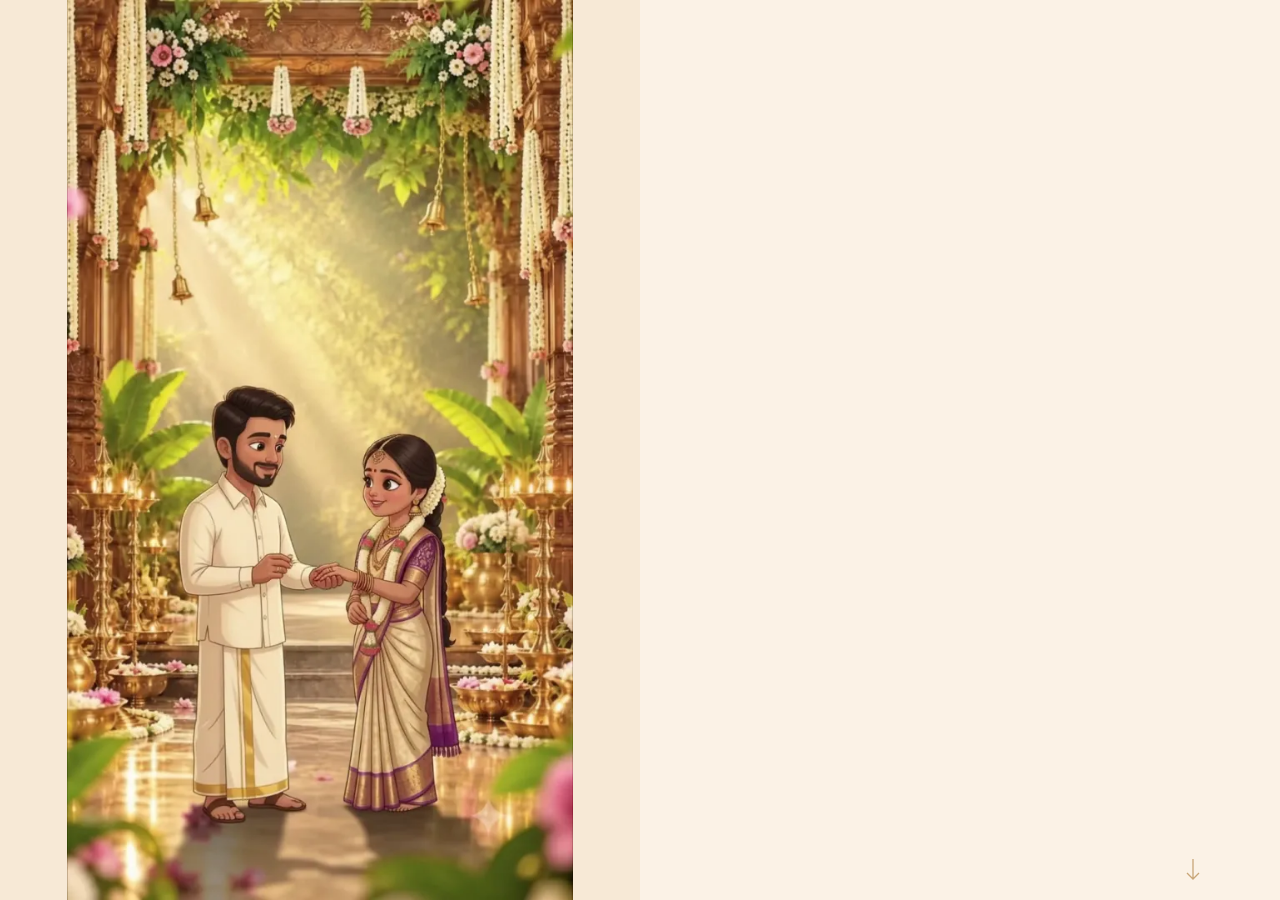
==== commit 3a922a76: "feat: the panel — a sheer ground that belongs to the picture THE RECTANGLES COME BACK, BUT NOT THE O" ====
--- a/index.html
+++ b/index.html
@@ -54,7 +54,7 @@
      #F4E1CC: cocoa 9.0:1, ink-soft 6.1:1, crimson 8.0:1,
      rose-deep 5.7:1. */
   --ink:#4A3524;          /* warm cocoa — body and headings             */
-  --ink-soft:#6B4A38;
+  --ink-soft:#5F4231;
   --leaf:#8F9721;         /* banana leaf, 13%                           */
   --leaf-deep:#5E6616;
   --leaf-ink:#4A5110;     /* the leaf taken down far enough to carry text*/
@@ -209,14 +209,22 @@
    jasmine and dark banana leaf scattered right through the centre — so
    there is no clear box in it at any size.
 
-   Measured: at veil .45 there is still no box where --ink reaches AA. At
-   .50 the portrait gives 60%x92% and the landscape gives nothing at all.
-   At .58 both clear AA across 92%x92%. So .58 it is. That is more than a
-   little, and it is what the picture needs; the alternative was to lay a
-   panel over it, which would hide more of it than the veil does. */
+   It was veiled at .58 for a while, which is a lot of cream over a good
+   photograph. The panel changes the arithmetic: with the words on their
+   own sheer ground, the picture only has to be calmed rather than
+   lifted, and .25 does that — cocoa reads 8.0:1 on a .74 panel over a
+   .25 veil, better than .58 ever gave, with three quarters of the
+   photograph still there instead of under half. */
 .pg--d .wash::after{
   content:""; position:absolute; inset:0;
-  background:rgba(253,248,236,.58);
+  background:rgba(253,248,236,.25);
+}
+/* the blessing sits on a panel like everything else, which is what was
+   wrong with it: it was the one page asking its words to stand on a
+   photograph unaided */
+.pg--d .wrap{
+  padding:clamp(1.4rem,5.2vw,2.1rem) clamp(1.1rem,4.6vw,1.9rem);
+  max-width:min(34rem,var(--gap));
 }
 
 .wrap{ position:relative; z-index:2; width:100%; max-width:38rem; margin:0 auto }
@@ -256,7 +264,7 @@
    also give back the height this costs, or the second one would run off
    the bottom of the screen. */
 .pg{ --gap:92vw }
-.pg--b{ padding-block-start:clamp(5.5rem,17vh,8rem) }
+.pg--b{ padding-block-start:clamp(3.5rem,11vh,5.5rem) }
 .pg--c{ padding-block-start:clamp(4.5rem,13vh,6.5rem) }
 .pg--b .fam{ gap:clamp(.6rem,2.4vw,1rem) }
 .pg--b .fam div{ padding:clamp(.85rem,3.2vw,1.3rem) 1rem }
@@ -436,7 +444,7 @@
   color:var(--ink); margin:.5rem 0 0; text-wrap:balance;
 }
 .pg h2 em{ font-family:var(--f-serif); font-style:italic; font-weight:400; font-size:1.1em; color:var(--rose-deep) }
-.copy{ color:var(--ink); font-size:clamp(1.04rem,4.2vw,1.16rem); font-weight:500; max-width:34ch; margin:1.1rem auto 0 }
+.copy{ color:var(--ink); font-size:clamp(1rem,4vw,1.1rem); font-weight:500; max-width:34ch; margin:.85rem auto 0 }
 
 /* ── the rings ───────────────────────────────────────────────────────
    The engagement itself, drawn rather than photographed: two bands that
@@ -465,7 +473,7 @@
    The two rules draw outward from the middle and the flame opens after
    them, rather than all five strokes racing each other to the same
    finish. Same 1.7s, read as a gesture instead of a flicker. */
-.orn{ display:block; width:clamp(132px,40vw,210px); height:22px; margin:1.2rem auto; overflow:visible }
+.orn{ display:block; width:clamp(118px,34vw,185px); height:20px; margin:.85rem auto; overflow:visible }
 .orn line,.orn path{ fill:none; stroke:var(--brass); stroke-width:1; stroke-dasharray:320; stroke-dashoffset:320 }
 .orn .lit{ stroke:var(--rose); stroke-width:1.2 }
 .on-view .orn line{ animation:draw 1.5s var(--ease-io) .2s forwards }
@@ -525,36 +533,28 @@
 /* ═══ FAMILIES ═════════════════════════════════════════════════════════ */
 .fam{ display:grid; gap:clamp(.9rem,3.4vw,1.4rem); margin-top:1.7rem }
 @media (min-width:620px){ .fam{ grid-template-columns:1fr 1fr } }
-.fam div{
-  border:1px solid var(--rule);
-  background:linear-gradient(180deg,var(--white),var(--paper-warm));
-  box-shadow:0 14px 34px -24px rgba(90,60,20,.5);
-  padding:clamp(1.2rem,4.6vw,1.8rem) 1rem;
-}
+.fam div{ padding:clamp(.95rem,3.7vw,1.35rem) .9rem }   /* compact */
 .fam h3{ font-family:var(--f-display); font-weight:300; font-size:1.34rem; letter-spacing:.012em; color:var(--crimson); margin:0 }
-.fam .rel{ font-family:var(--f-caps); font-size:.52rem; letter-spacing:.24em; text-transform:uppercase; color:var(--rose-deep); margin:.45rem 0 .95rem }
-.fam p{ font-family:var(--f-body); font-weight:300; font-size:clamp(.97rem,3.9vw,1.08rem); color:var(--ink); margin:0; line-height:1.6 }
+.fam .rel{ font-family:var(--f-caps); font-size:.52rem; letter-spacing:.24em; text-transform:uppercase; color:var(--rose-deep); margin:.35rem 0 .7rem }
+.fam p{ font-family:var(--f-body); font-weight:300; font-size:clamp(.95rem,3.8vw,1.05rem); color:var(--ink); margin:0; line-height:1.5 }
 .fam .amp{ font-family:var(--f-script); font-style:italic; color:var(--rose-deep); font-size:1.2em; margin:.1rem 0 }
 
 /* ═══ THE CEREMONY ═════════════════════════════════════════════════════ */
 .card{
-  border:1px solid var(--rule);
-  background:linear-gradient(180deg,var(--white),var(--paper-warm));
-  box-shadow:0 18px 44px -28px rgba(90,60,20,.55);
-  padding:clamp(1.4rem,5.4vw,2.2rem) clamp(1rem,5vw,2rem);
-  margin-top:1.5rem;
+  padding:clamp(1.05rem,4.2vw,1.7rem) clamp(.9rem,4vw,1.6rem);
+  margin-top:1.15rem;
 }
 .card .vn{ font-family:var(--f-display); font-weight:300; font-size:clamp(1.5rem,6.7vw,1.98rem); letter-spacing:.012em; color:var(--crimson); margin:0 }
-.card .big{ font-family:var(--f-body); font-weight:300; font-size:clamp(1.1rem,4.7vw,1.36rem); color:var(--ink); margin:.85rem 0 0 }
+.card .big{ font-family:var(--f-body); font-weight:300; font-size:clamp(1.06rem,4.5vw,1.3rem); color:var(--ink); margin:.65rem 0 0 }
 .card .mid{ font-family:var(--f-caps); font-size:clamp(.7rem,3.1vw,.8rem); letter-spacing:.2em; text-transform:uppercase; color:var(--rose-deep); margin:.5rem 0 0 }
-.card .addr{ font-family:var(--f-body); font-weight:300; font-size:clamp(.95rem,3.8vw,1.05rem); color:var(--ink-soft); line-height:1.65; margin:1rem 0 0 }
+.card .addr{ font-family:var(--f-body); font-weight:300; font-size:clamp(.93rem,3.7vw,1.02rem); color:var(--ink-soft); line-height:1.55; margin:.8rem 0 0 }
 
 .cd{
-  display:grid; grid-template-columns:repeat(4,1fr); gap:1px;
-  background:var(--rule); border:1px solid var(--rule);
-  margin:1.4rem auto 0; max-width:30rem;
-}
-.cd div{ background:var(--white); padding:.85rem .2rem }
+  display:grid; grid-template-columns:repeat(4,1fr); gap:0;
+  margin:1.15rem auto 0; max-width:30rem;
+}
+.cd div{ padding:.7rem .2rem }
+.cd div + div{ border-left:1px solid rgba(186,138,92,.26) }
 .cd b{
   display:block; font-family:var(--f-display); font-weight:300;
   font-size:clamp(1.7rem,7.6vw,2.3rem); line-height:1; color:var(--crimson);
@@ -565,79 +565,60 @@
 .acts{ display:flex; flex-wrap:wrap; gap:.7rem; justify-content:center; margin-top:1.5rem }
 .act{
   display:inline-flex; align-items:center; gap:.5rem;
-  padding:.85rem 1.5rem; border:1px solid var(--rule); border-radius:999px;
+  padding:.78rem 1.45rem; border:1px solid rgba(186,138,92,.4); border-radius:999px;
   font-family:var(--f-caps); font-size:.58rem; letter-spacing:.18em; text-transform:uppercase; color:var(--brass-deep);
-  background:var(--white);
+  background:rgba(255,250,241,.72);
+  -webkit-backdrop-filter:blur(6px); backdrop-filter:blur(6px);
   transition:background .4s,border-color .4s,color .4s,transform .4s var(--ease);
 }
-.act:hover{ background:var(--sand); border-color:var(--brass); transform:translateY(-2px) }
-.act--p{ background:var(--sand); border-color:var(--brass) }
+.act:hover{ background:rgba(249,213,151,.82); border-color:var(--brass); transform:translateY(-2px) }
+.act--p{ background:rgba(249,213,151,.6); border-color:rgba(168,116,46,.5) }
 .act svg{ width:13px; height:13px; fill:none; stroke:currentColor; stroke-width:1.6; flex:none }
 
 /* ═══ CLOSING ══════════════════════════════════════════════════════════ */
-.sign{ font-family:var(--f-serif); font-style:italic; font-weight:400; font-size:clamp(1.16rem,4.9vw,1.42rem); color:var(--rose-deep); margin:1.4rem auto 0; max-width:30ch }
+.sign{ font-family:var(--f-serif); font-style:italic; font-weight:400; font-size:clamp(1.14rem,4.8vw,1.38rem); color:var(--rose-deep); margin:1.1rem auto 0; max-width:30ch }
 .endnames{ font-family:var(--f-display); font-weight:200; font-size:clamp(2.05rem,9vw,3.05rem); color:var(--ink); margin:.6rem 0 0; line-height:1.18; letter-spacing:.015em }
 .endnames i{ display:block; font-family:var(--f-script); font-style:italic; font-size:.56em; color:var(--rose-deep); margin:.02em 0; line-height:1.1 }
 .hash{
-  display:inline-block; margin-top:1.3rem; padding:.62rem 1.5rem;
-  border:1px solid rgba(155,47,69,.38); border-radius:999px; background:var(--white);
+  display:inline-block; margin-top:1.05rem; padding:.58rem 1.35rem;
+  border:1px solid rgba(155,47,69,.34); border-radius:999px;
+  background:rgba(255,250,241,.72);
+  -webkit-backdrop-filter:blur(6px); backdrop-filter:blur(6px);
   font-family:var(--f-caps); font-size:.6rem; letter-spacing:.2em; text-transform:uppercase; color:var(--rose-deep);
 }
-.foot{ margin-top:2rem; font-family:var(--f-caps); font-size:.52rem; letter-spacing:.24em; text-transform:uppercase; color:var(--ink-soft) }
-
-/* ═══ ON A PHONE, NOTHING IS IN A BOX ══════════════════════════════════
-   The last page was the one that worked, and the reason is that it has
-   no container at all: the words lie straight on the cream the frame
-   leaves open, and the frame does the holding. Every other page was
-   putting a cream rectangle on top of a cream background — a box drawn
-   around things that were already surrounded.
-
-   So on a portrait screen the cards, the countdown grid and the pill
-   all lose their fill, their border and their shadow, and keep only
-   their spacing. What separates one family from the other is now a
-   drawn flourish, which is what the backdrops are made of.
-
-   A wide screen keeps its cards: there the picture is a band across the
-   back rather than a frame around the words, and without a ground the
-   two columns would have nothing to stand on. */
-@media (max-aspect-ratio:1/1){
-  .fam{ display:block; margin-top:1.2rem }
-  .fam div{
-    background:none; border:0; box-shadow:none;
-    padding:.1rem .25rem; max-width:min(var(--gap),100%); margin-inline:auto;
-  }
-  /* a flourish between the families, in place of the gap between boxes */
-  .fam div + div{ margin-top:clamp(1.3rem,5vh,2.1rem); position:relative }
-  .fam div + div::before{
-    content:""; position:absolute; left:50%; top:calc(-1 * clamp(.65rem,2.5vh,1.05rem));
-    translate:-50% -50%;
-    width:clamp(74px,26vw,110px); height:1px;
-    background:linear-gradient(90deg,transparent,var(--rule),transparent);
-  }
-  .fam div + div::after{
-    content:"\2766"; position:absolute; left:50%; top:calc(-1 * clamp(.65rem,2.5vh,1.05rem));
-    translate:-50% -50%; color:var(--rose); font-size:.8rem; line-height:1;
-    background:none;
-  }
-  .card{
-    background:none; border:0; box-shadow:none;
-    padding:.2rem .25rem; margin-top:.9rem;
-    max-width:min(var(--gap),100%); margin-inline:auto;
-  }
-  .cd{
-    background:none; border:0; gap:0; margin-top:1.5rem;
-    max-width:min(var(--gap),100%);
-  }
-  .cd div{ background:none; padding:.5rem .15rem }
-  .cd div + div{ border-left:1px solid var(--rule-soft) }
-  .act{ background:none; border-color:var(--rule) }
-  .act--p{ background:none }
-  .hash{ background:none }
-  /* everything is on the picture now, so everything gets the halo */
-  .pg:not(.pg--open) .wrap{
-    text-shadow:0 1px 2px rgba(253,248,236,.92), 0 0 9px rgba(253,248,236,.7);
-  }
-}
+.foot{ margin-top:1.5rem; font-family:var(--f-caps); font-size:.52rem; letter-spacing:.24em; text-transform:uppercase; color:var(--ink-soft) }
+
+/* ═══ THE PANEL ════════════════════════════════════════════════════════
+   Taking the boxes away did not work: without a ground the words were
+   loose on a busy picture and the pages lost their spine. Putting the
+   OLD boxes back would not work either — an opaque cream rectangle on a
+   cream background is a box drawn round things that were already
+   surrounded, which is what was wrong in the first place.
+
+   So the panel is sheer. Cream at .74 over a frosted copy of whatever is
+   behind it, which leaves roughly a quarter of the florals showing
+   through: the lotus and the jasmine carry on under the words instead of
+   stopping at an edge, and the panel reads as part of the picture rather
+   than as something laid on it.
+
+   .74 is measured, not picked. Over the worst 1% of each backdrop, with
+   the frosting applied first because that is what the eye actually
+   meets: cocoa 7.0:1, crimson 6.1:1, ink-soft 4.8:1, rose-deep 4.5:1.
+   At .50 cocoa falls to 4.1 on the closing backdrop and the sheerness
+   stops being worth it. */
+.panel,.card,.fam div,.cd,.pg--d .wrap{
+  background:rgba(255,250,241,.74);
+  -webkit-backdrop-filter:blur(7px) saturate(1.06);
+  backdrop-filter:blur(7px) saturate(1.06);
+  border:1px solid rgba(186,138,92,.32);
+  box-shadow:0 14px 34px -22px rgba(110,60,45,.46),
+             inset 0 1px 0 rgba(255,255,255,.5);
+}
+/* no halo on type that has a panel under it — a glow on a ground reads
+   as a smudge. The halo is for the loose text only. */
+.card *,.fam div *,.cd *,.pg--d .wrap *{ text-shadow:none }
+/* and inside a panel the gap no longer applies: the panel IS the gap */
+.pg--d .eyebrow,.pg--d h2,.pg--d .copy{ max-width:100% }
 
 /* ═══ CHROME ═══════════════════════════════════════════════════════════ */
 .cue{
